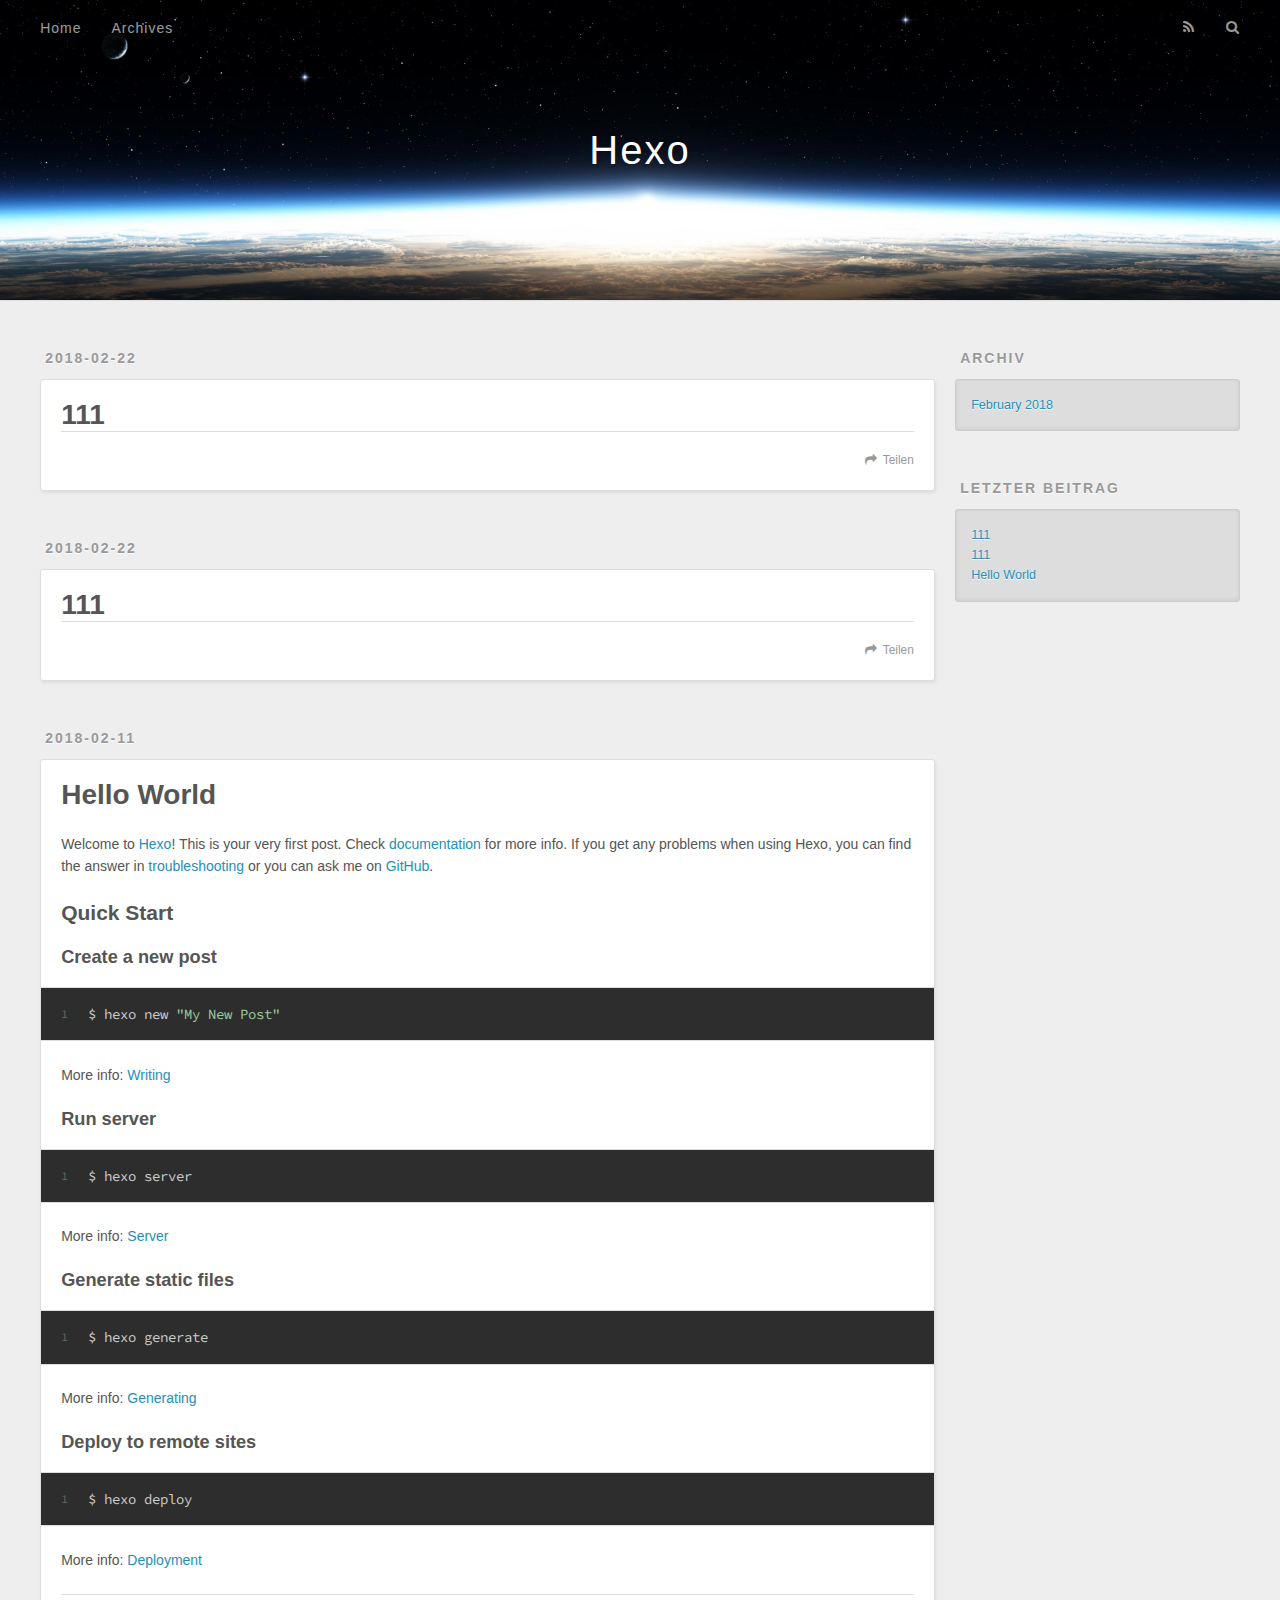
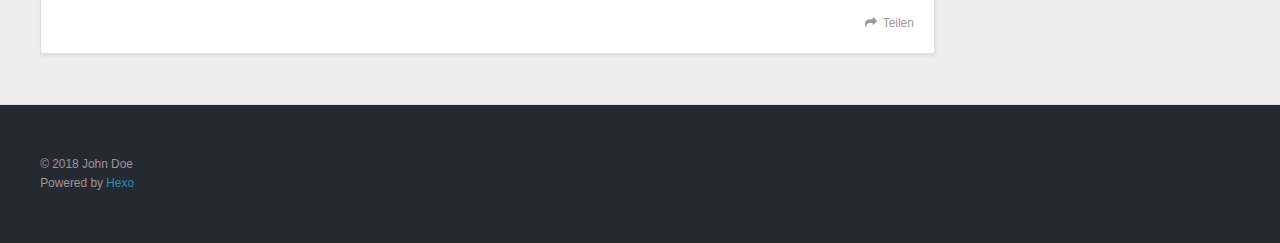
==== index.html @ d6760132 "Site updated: 2018-02-22 21:15:25" ====
<!DOCTYPE html>
<html>
<head>
  <meta charset="utf-8">
  

  
  <title>Hexo</title>
  <meta name="viewport" content="width=device-width, initial-scale=1, maximum-scale=1">
  <meta property="og:type" content="website">
<meta property="og:title" content="Hexo">
<meta property="og:url" content="http://yoursite.com/index.html">
<meta property="og:site_name" content="Hexo">
<meta name="twitter:card" content="summary">
<meta name="twitter:title" content="Hexo">
  
    <link rel="alternate" href="/atom.xml" title="Hexo" type="application/atom+xml">
  
  
    <link rel="icon" href="/favicon.png">
  
  
    <link href="//fonts.googleapis.com/css?family=Source+Code+Pro" rel="stylesheet" type="text/css">
  
  <link rel="stylesheet" href="/css/style.css">
</head>

<body>
  <div id="container">
    <div id="wrap">
      <header id="header">
  <div id="banner"></div>
  <div id="header-outer" class="outer">
    <div id="header-title" class="inner">
      <h1 id="logo-wrap">
        <a href="/" id="logo">Hexo</a>
      </h1>
      
    </div>
    <div id="header-inner" class="inner">
      <nav id="main-nav">
        <a id="main-nav-toggle" class="nav-icon"></a>
        
          <a class="main-nav-link" href="/">Home</a>
        
          <a class="main-nav-link" href="/archives">Archives</a>
        
      </nav>
      <nav id="sub-nav">
        
          <a id="nav-rss-link" class="nav-icon" href="/atom.xml" title="RSS Feed"></a>
        
        <a id="nav-search-btn" class="nav-icon" title="Suche"></a>
      </nav>
      <div id="search-form-wrap">
        <form action="//google.com/search" method="get" accept-charset="UTF-8" class="search-form"><input type="search" name="q" class="search-form-input" placeholder="Search"><button type="submit" class="search-form-submit">&#xF002;</button><input type="hidden" name="sitesearch" value="http://yoursite.com"></form>
      </div>
    </div>
  </div>
</header>
      <div class="outer">
        <section id="main">
  
    <article id="post-111-1" class="article article-type-post" itemscope itemprop="blogPost">
  <div class="article-meta">
    <a href="/2018/02/22/111-1/" class="article-date">
  <time datetime="2018-02-22T12:54:52.000Z" itemprop="datePublished">2018-02-22</time>
</a>
    
  </div>
  <div class="article-inner">
    
    
      <header class="article-header">
        
  
    <h1 itemprop="name">
      <a class="article-title" href="/2018/02/22/111-1/">111</a>
    </h1>
  

      </header>
    
    <div class="article-entry" itemprop="articleBody">
      
        
      
    </div>
    <footer class="article-footer">
      <a data-url="http://yoursite.com/2018/02/22/111-1/" data-id="cjdyit569000020mw9f7wuu8g" class="article-share-link">Teilen</a>
      
      
    </footer>
  </div>
  
</article>


  
    <article id="post-111" class="article article-type-post" itemscope itemprop="blogPost">
  <div class="article-meta">
    <a href="/2018/02/22/111/" class="article-date">
  <time datetime="2018-02-22T12:54:45.000Z" itemprop="datePublished">2018-02-22</time>
</a>
    
  </div>
  <div class="article-inner">
    
    
      <header class="article-header">
        
  
    <h1 itemprop="name">
      <a class="article-title" href="/2018/02/22/111/">111</a>
    </h1>
  

      </header>
    
    <div class="article-entry" itemprop="articleBody">
      
        
      
    </div>
    <footer class="article-footer">
      <a data-url="http://yoursite.com/2018/02/22/111/" data-id="cjdyit56h000220mw3ut9lv9g" class="article-share-link">Teilen</a>
      
      
    </footer>
  </div>
  
</article>


  
    <article id="post-hello-world" class="article article-type-post" itemscope itemprop="blogPost">
  <div class="article-meta">
    <a href="/2018/02/11/hello-world/" class="article-date">
  <time datetime="2018-02-11T06:59:52.705Z" itemprop="datePublished">2018-02-11</time>
</a>
    
  </div>
  <div class="article-inner">
    
    
      <header class="article-header">
        
  
    <h1 itemprop="name">
      <a class="article-title" href="/2018/02/11/hello-world/">Hello World</a>
    </h1>
  

      </header>
    
    <div class="article-entry" itemprop="articleBody">
      
        <p>Welcome to <a href="https://hexo.io/" target="_blank" rel="noopener">Hexo</a>! This is your very first post. Check <a href="https://hexo.io/docs/" target="_blank" rel="noopener">documentation</a> for more info. If you get any problems when using Hexo, you can find the answer in <a href="https://hexo.io/docs/troubleshooting.html" target="_blank" rel="noopener">troubleshooting</a> or you can ask me on <a href="https://github.com/hexojs/hexo/issues" target="_blank" rel="noopener">GitHub</a>.</p>
<h2 id="Quick-Start"><a href="#Quick-Start" class="headerlink" title="Quick Start"></a>Quick Start</h2><h3 id="Create-a-new-post"><a href="#Create-a-new-post" class="headerlink" title="Create a new post"></a>Create a new post</h3><figure class="highlight bash"><table><tr><td class="gutter"><pre><span class="line">1</span><br></pre></td><td class="code"><pre><span class="line">$ hexo new <span class="string">"My New Post"</span></span><br></pre></td></tr></table></figure>
<p>More info: <a href="https://hexo.io/docs/writing.html" target="_blank" rel="noopener">Writing</a></p>
<h3 id="Run-server"><a href="#Run-server" class="headerlink" title="Run server"></a>Run server</h3><figure class="highlight bash"><table><tr><td class="gutter"><pre><span class="line">1</span><br></pre></td><td class="code"><pre><span class="line">$ hexo server</span><br></pre></td></tr></table></figure>
<p>More info: <a href="https://hexo.io/docs/server.html" target="_blank" rel="noopener">Server</a></p>
<h3 id="Generate-static-files"><a href="#Generate-static-files" class="headerlink" title="Generate static files"></a>Generate static files</h3><figure class="highlight bash"><table><tr><td class="gutter"><pre><span class="line">1</span><br></pre></td><td class="code"><pre><span class="line">$ hexo generate</span><br></pre></td></tr></table></figure>
<p>More info: <a href="https://hexo.io/docs/generating.html" target="_blank" rel="noopener">Generating</a></p>
<h3 id="Deploy-to-remote-sites"><a href="#Deploy-to-remote-sites" class="headerlink" title="Deploy to remote sites"></a>Deploy to remote sites</h3><figure class="highlight bash"><table><tr><td class="gutter"><pre><span class="line">1</span><br></pre></td><td class="code"><pre><span class="line">$ hexo deploy</span><br></pre></td></tr></table></figure>
<p>More info: <a href="https://hexo.io/docs/deployment.html" target="_blank" rel="noopener">Deployment</a></p>

      
    </div>
    <footer class="article-footer">
      <a data-url="http://yoursite.com/2018/02/11/hello-world/" data-id="cjdyit56e000120mwbgdbqknf" class="article-share-link">Teilen</a>
      
      
    </footer>
  </div>
  
</article>


  


</section>
        
          <aside id="sidebar">
  
    

  
    

  
    
  
    
  <div class="widget-wrap">
    <h3 class="widget-title">Archiv</h3>
    <div class="widget">
      <ul class="archive-list"><li class="archive-list-item"><a class="archive-list-link" href="/archives/2018/02/">February 2018</a></li></ul>
    </div>
  </div>


  
    
  <div class="widget-wrap">
    <h3 class="widget-title">letzter Beitrag</h3>
    <div class="widget">
      <ul>
        
          <li>
            <a href="/2018/02/22/111-1/">111</a>
          </li>
        
          <li>
            <a href="/2018/02/22/111/">111</a>
          </li>
        
          <li>
            <a href="/2018/02/11/hello-world/">Hello World</a>
          </li>
        
      </ul>
    </div>
  </div>

  
</aside>
        
      </div>
      <footer id="footer">
  
  <div class="outer">
    <div id="footer-info" class="inner">
      &copy; 2018 John Doe<br>
      Powered by <a href="http://hexo.io/" target="_blank">Hexo</a>
    </div>
  </div>
</footer>
    </div>
    <nav id="mobile-nav">
  
    <a href="/" class="mobile-nav-link">Home</a>
  
    <a href="/archives" class="mobile-nav-link">Archives</a>
  
</nav>
    

<script src="//ajax.googleapis.com/ajax/libs/jquery/2.0.3/jquery.min.js"></script>


  <link rel="stylesheet" href="/fancybox/jquery.fancybox.css">
  <script src="/fancybox/jquery.fancybox.pack.js"></script>


<script src="/js/script.js"></script>



  </div>
</body>
</html>
---- css/style.css ----
body {
  width: 100%;
}
body:before,
body:after {
  content: "";
  display: table;
}
body:after {
  clear: both;
}
html,
body,
div,
span,
applet,
object,
iframe,
h1,
h2,
h3,
h4,
h5,
h6,
p,
blockquote,
pre,
a,
abbr,
acronym,
address,
big,
cite,
code,
del,
dfn,
em,
img,
ins,
kbd,
q,
s,
samp,
small,
strike,
strong,
sub,
sup,
tt,
var,
dl,
dt,
dd,
ol,
ul,
li,
fieldset,
form,
label,
legend,
table,
caption,
tbody,
tfoot,
thead,
tr,
th,
td {
  margin: 0;
  padding: 0;
  border: 0;
  outline: 0;
  font-weight: inherit;
  font-style: inherit;
  font-family: inherit;
  font-size: 100%;
  vertical-align: baseline;
}
body {
  line-height: 1;
  color: #000;
  background: #fff;
}
ol,
ul {
  list-style: none;
}
table {
  border-collapse: separate;
  border-spacing: 0;
  vertical-align: middle;
}
caption,
th,
td {
  text-align: left;
  font-weight: normal;
  vertical-align: middle;
}
a img {
  border: none;
}
input,
button {
  margin: 0;
  padding: 0;
}
input::-moz-focus-inner,
button::-moz-focus-inner {
  border: 0;
  padding: 0;
}
@font-face {
  font-family: FontAwesome;
  font-style: normal;
  font-weight: normal;
  src: url("fonts/fontawesome-webfont.eot?v=#4.0.3");
  src: url("fonts/fontawesome-webfont.eot?#iefix&v=#4.0.3") format("embedded-opentype"), url("fonts/fontawesome-webfont.woff?v=#4.0.3") format("woff"), url("fonts/fontawesome-webfont.ttf?v=#4.0.3") format("truetype"), url("fonts/fontawesome-webfont.svg#fontawesomeregular?v=#4.0.3") format("svg");
}
html,
body,
#container {
  height: 100%;
}
body {
  background: #eee;
  font: 14px -apple-system, BlinkMacSystemFont, "Segoe UI", "Roboto", "Oxygen", "Ubuntu", "Cantarell", "Fira Sans", "Droid Sans", "Helvetica Neue", sans-serif;
  -webkit-text-size-adjust: 100%;
}
.outer {
  max-width: 1220px;
  margin: 0 auto;
  padding: 0 20px;
}
.outer:before,
.outer:after {
  content: "";
  display: table;
}
.outer:after {
  clear: both;
}
.inner {
  display: inline;
  float: left;
  width: 98.33333333333333%;
  margin: 0 0.833333333333333%;
}
.left,
.alignleft {
  float: left;
}
.right,
.alignright {
  float: right;
}
.clear {
  clear: both;
}
#container {
  position: relative;
}
.mobile-nav-on {
  overflow: hidden;
}
#wrap {
  height: 100%;
  width: 100%;
  position: absolute;
  top: 0;
  left: 0;
  -webkit-transition: 0.2s ease-out;
  -moz-transition: 0.2s ease-out;
  -ms-transition: 0.2s ease-out;
  transition: 0.2s ease-out;
  z-index: 1;
  background: #eee;
}
.mobile-nav-on #wrap {
  left: 280px;
}
@media screen and (min-width: 768px) {
  #main {
    display: inline;
    float: left;
    width: 73.33333333333333%;
    margin: 0 0.833333333333333%;
  }
}
.article-date,
.article-category-link,
.archive-year,
.widget-title {
  text-decoration: none;
  text-transform: uppercase;
  letter-spacing: 2px;
  color: #999;
  margin-bottom: 1em;
  margin-left: 5px;
  line-height: 1em;
  text-shadow: 0 1px #fff;
  font-weight: bold;
}
.article-inner,
.archive-article-inner {
  background: #fff;
  -webkit-box-shadow: 1px 2px 3px #ddd;
  box-shadow: 1px 2px 3px #ddd;
  border: 1px solid #ddd;
  border-radius: 3px;
}
.article-entry h1,
.widget h1 {
  font-size: 2em;
}
.article-entry h2,
.widget h2 {
  font-size: 1.5em;
}
.article-entry h3,
.widget h3 {
  font-size: 1.3em;
}
.article-entry h4,
.widget h4 {
  font-size: 1.2em;
}
.article-entry h5,
.widget h5 {
  font-size: 1em;
}
.article-entry h6,
.widget h6 {
  font-size: 1em;
  color: #999;
}
.article-entry hr,
.widget hr {
  border: 1px dashed #ddd;
}
.article-entry strong,
.widget strong {
  font-weight: bold;
}
.article-entry em,
.widget em,
.article-entry cite,
.widget cite {
  font-style: italic;
}
.article-entry sup,
.widget sup,
.article-entry sub,
.widget sub {
  font-size: 0.75em;
  line-height: 0;
  position: relative;
  vertical-align: baseline;
}
.article-entry sup,
.widget sup {
  top: -0.5em;
}
.article-entry sub,
.widget sub {
  bottom: -0.2em;
}
.article-entry small,
.widget small {
  font-size: 0.85em;
}
.article-entry acronym,
.widget acronym,
.article-entry abbr,
.widget abbr {
  border-bottom: 1px dotted;
}
.article-entry ul,
.widget ul,
.article-entry ol,
.widget ol,
.article-entry dl,
.widget dl {
  margin: 0 20px;
  line-height: 1.6em;
}
.article-entry ul ul,
.widget ul ul,
.article-entry ol ul,
.widget ol ul,
.article-entry ul ol,
.widget ul ol,
.article-entry ol ol,
.widget ol ol {
  margin-top: 0;
  margin-bottom: 0;
}
.article-entry ul,
.widget ul {
  list-style: disc;
}
.article-entry ol,
.widget ol {
  list-style: decimal;
}
.article-entry dt,
.widget dt {
  font-weight: bold;
}
#header {
  height: 300px;
  position: relative;
  border-bottom: 1px solid #ddd;
}
#header:before,
#header:after {
  content: "";
  position: absolute;
  left: 0;
  right: 0;
  height: 40px;
}
#header:before {
  top: 0;
  background: -webkit-linear-gradient(rgba(0,0,0,0.2), transparent);
  background: -moz-linear-gradient(rgba(0,0,0,0.2), transparent);
  background: -ms-linear-gradient(rgba(0,0,0,0.2), transparent);
  background: linear-gradient(rgba(0,0,0,0.2), transparent);
}
#header:after {
  bottom: 0;
  background: -webkit-linear-gradient(transparent, rgba(0,0,0,0.2));
  background: -moz-linear-gradient(transparent, rgba(0,0,0,0.2));
  background: -ms-linear-gradient(transparent, rgba(0,0,0,0.2));
  background: linear-gradient(transparent, rgba(0,0,0,0.2));
}
#header-outer {
  height: 100%;
  position: relative;
}
#header-inner {
  position: relative;
  overflow: hidden;
}
#banner {
  position: absolute;
  top: 0;
  left: 0;
  width: 100%;
  height: 100%;
  background: url("images/banner.jpg") center #000;
  -webkit-background-size: cover;
  -moz-background-size: cover;
  background-size: cover;
  z-index: -1;
}
#header-title {
  text-align: center;
  height: 40px;
  position: absolute;
  top: 50%;
  left: 0;
  margin-top: -20px;
}
#logo,
#subtitle {
  text-decoration: none;
  color: #fff;
  font-weight: 300;
  text-shadow: 0 1px 4px rgba(0,0,0,0.3);
}
#logo {
  font-size: 40px;
  line-height: 40px;
  letter-spacing: 2px;
}
#subtitle {
  font-size: 16px;
  line-height: 16px;
  letter-spacing: 1px;
}
#subtitle-wrap {
  margin-top: 16px;
}
#main-nav {
  float: left;
  margin-left: -15px;
}
.nav-icon,
.main-nav-link {
  float: left;
  color: #fff;
  opacity: 0.6;
  text-decoration: none;
  text-shadow: 0 1px rgba(0,0,0,0.2);
  -webkit-transition: opacity 0.2s;
  -moz-transition: opacity 0.2s;
  -ms-transition: opacity 0.2s;
  transition: opacity 0.2s;
  display: block;
  padding: 20px 15px;
}
.nav-icon:hover,
.main-nav-link:hover {
  opacity: 1;
}
.nav-icon {
  font-family: FontAwesome;
  text-align: center;
  font-size: 14px;
  width: 14px;
  height: 14px;
  padding: 20px 15px;
  position: relative;
  cursor: pointer;
}
.main-nav-link {
  font-weight: 300;
  letter-spacing: 1px;
}
@media screen and (max-width: 479px) {
  .main-nav-link {
    display: none;
  }
}
#main-nav-toggle {
  display: none;
}
#main-nav-toggle:before {
  content: "\f0c9";
}
@media screen and (max-width: 479px) {
  #main-nav-toggle {
    display: block;
  }
}
#sub-nav {
  float: right;
  margin-right: -15px;
}
#nav-rss-link:before {
  content: "\f09e";
}
#nav-search-btn:before {
  content: "\f002";
}
#search-form-wrap {
  position: absolute;
  top: 15px;
  width: 150px;
  height: 30px;
  right: -150px;
  opacity: 0;
  -webkit-transition: 0.2s ease-out;
  -moz-transition: 0.2s ease-out;
  -ms-transition: 0.2s ease-out;
  transition: 0.2s ease-out;
}
#search-form-wrap.on {
  opacity: 1;
  right: 0;
}
@media screen and (max-width: 479px) {
  #search-form-wrap {
    width: 100%;
    right: -100%;
  }
}
.search-form {
  position: absolute;
  top: 0;
  left: 0;
  right: 0;
  background: #fff;
  padding: 5px 15px;
  border-radius: 15px;
  -webkit-box-shadow: 0 0 10px rgba(0,0,0,0.3);
  box-shadow: 0 0 10px rgba(0,0,0,0.3);
}
.search-form-input {
  border: none;
  background: none;
  color: #555;
  width: 100%;
  font: 13px -apple-system, BlinkMacSystemFont, "Segoe UI", "Roboto", "Oxygen", "Ubuntu", "Cantarell", "Fira Sans", "Droid Sans", "Helvetica Neue", sans-serif;
  outline: none;
}
.search-form-input::-webkit-search-results-decoration,
.search-form-input::-webkit-search-cancel-button {
  -webkit-appearance: none;
}
.search-form-submit {
  position: absolute;
  top: 50%;
  right: 10px;
  margin-top: -7px;
  font: 13px FontAwesome;
  border: none;
  background: none;
  color: #bbb;
  cursor: pointer;
}
.search-form-submit:hover,
.search-form-submit:focus {
  color: #777;
}
.article {
  margin: 50px 0;
}
.article-inner {
  overflow: hidden;
}
.article-meta:before,
.article-meta:after {
  content: "";
  display: table;
}
.article-meta:after {
  clear: both;
}
.article-date {
  float: left;
}
.article-category {
  float: left;
  line-height: 1em;
  color: #ccc;
  text-shadow: 0 1px #fff;
  margin-left: 8px;
}
.article-category:before {
  content: "\2022";
}
.article-category-link {
  margin: 0 12px 1em;
}
.article-header {
  padding: 20px 20px 0;
}
.article-title {
  text-decoration: none;
  font-size: 2em;
  font-weight: bold;
  color: #555;
  line-height: 1.1em;
  -webkit-transition: color 0.2s;
  -moz-transition: color 0.2s;
  -ms-transition: color 0.2s;
  transition: color 0.2s;
}
a.article-title:hover {
  color: #258fb8;
}
.article-entry {
  color: #555;
  padding: 0 20px;
}
.article-entry:before,
.article-entry:after {
  content: "";
  display: table;
}
.article-entry:after {
  clear: both;
}
.article-entry p,
.article-entry table {
  line-height: 1.6em;
  margin: 1.6em 0;
}
.article-entry h1,
.article-entry h2,
.article-entry h3,
.article-entry h4,
.article-entry h5,
.article-entry h6 {
  font-weight: bold;
}
.article-entry h1,
.article-entry h2,
.article-entry h3,
.article-entry h4,
.article-entry h5,
.article-entry h6 {
  line-height: 1.1em;
  margin: 1.1em 0;
}
.article-entry a {
  color: #258fb8;
  text-decoration: none;
}
.article-entry a:hover {
  text-decoration: underline;
}
.article-entry ul,
.article-entry ol,
.article-entry dl {
  margin-top: 1.6em;
  margin-bottom: 1.6em;
}
.article-entry img,
.article-entry video {
  max-width: 100%;
  height: auto;
  display: block;
  margin: auto;
}
.article-entry iframe {
  border: none;
}
.article-entry table {
  width: 100%;
  border-collapse: collapse;
  border-spacing: 0;
}
.article-entry th {
  font-weight: bold;
  border-bottom: 3px solid #ddd;
  padding-bottom: 0.5em;
}
.article-entry td {
  border-bottom: 1px solid #ddd;
  padding: 10px 0;
}
.article-entry blockquote {
  font-family: Georgia, "Times New Roman", serif;
  font-size: 1.4em;
  margin: 1.6em 20px;
  text-align: center;
}
.article-entry blockquote footer {
  font-size: 14px;
  margin: 1.6em 0;
  font-family: -apple-system, BlinkMacSystemFont, "Segoe UI", "Roboto", "Oxygen", "Ubuntu", "Cantarell", "Fira Sans", "Droid Sans", "Helvetica Neue", sans-serif;
}
.article-entry blockquote footer cite:before {
  content: "—";
  padding: 0 0.5em;
}
.article-entry .pullquote {
  text-align: left;
  width: 45%;
  margin: 0;
}
.article-entry .pullquote.left {
  margin-left: 0.5em;
  margin-right: 1em;
}
.article-entry .pullquote.right {
  margin-right: 0.5em;
  margin-left: 1em;
}
.article-entry .caption {
  color: #999;
  display: block;
  font-size: 0.9em;
  margin-top: 0.5em;
  position: relative;
  text-align: center;
}
.article-entry .video-container {
  position: relative;
  padding-top: 56.25%;
  height: 0;
  overflow: hidden;
}
.article-entry .video-container iframe,
.article-entry .video-container object,
.article-entry .video-container embed {
  position: absolute;
  top: 0;
  left: 0;
  width: 100%;
  height: 100%;
  margin-top: 0;
}
.article-more-link a {
  display: inline-block;
  line-height: 1em;
  padding: 6px 15px;
  border-radius: 15px;
  background: #eee;
  color: #999;
  text-shadow: 0 1px #fff;
  text-decoration: none;
}
.article-more-link a:hover {
  background: #258fb8;
  color: #fff;
  text-decoration: none;
  text-shadow: 0 1px #1e7293;
}
.article-footer {
  font-size: 0.85em;
  line-height: 1.6em;
  border-top: 1px solid #ddd;
  padding-top: 1.6em;
  margin: 0 20px 20px;
}
.article-footer:before,
.article-footer:after {
  content: "";
  display: table;
}
.article-footer:after {
  clear: both;
}
.article-footer a {
  color: #999;
  text-decoration: none;
}
.article-footer a:hover {
  color: #555;
}
.article-tag-list-item {
  float: left;
  margin-right: 10px;
}
.article-tag-list-link:before {
  content: "#";
}
.article-comment-link {
  float: right;
}
.article-comment-link:before {
  content: "\f075";
  font-family: FontAwesome;
  padding-right: 8px;
}
.article-share-link {
  cursor: pointer;
  float: right;
  margin-left: 20px;
}
.article-share-link:before {
  content: "\f064";
  font-family: FontAwesome;
  padding-right: 6px;
}
#article-nav {
  position: relative;
}
#article-nav:before,
#article-nav:after {
  content: "";
  display: table;
}
#article-nav:after {
  clear: both;
}
@media screen and (min-width: 768px) {
  #article-nav {
    margin: 50px 0;
  }
  #article-nav:before {
    width: 8px;
    height: 8px;
    position: absolute;
    top: 50%;
    left: 50%;
    margin-top: -4px;
    margin-left: -4px;
    content: "";
    border-radius: 50%;
    background: #ddd;
    -webkit-box-shadow: 0 1px 2px #fff;
    box-shadow: 0 1px 2px #fff;
  }
}
.article-nav-link-wrap {
  text-decoration: none;
  text-shadow: 0 1px #fff;
  color: #999;
  -webkit-box-sizing: border-box;
  -moz-box-sizing: border-box;
  box-sizing: border-box;
  margin-top: 50px;
  text-align: center;
  display: block;
}
.article-nav-link-wrap:hover {
  color: #555;
}
@media screen and (min-width: 768px) {
  .article-nav-link-wrap {
    width: 50%;
    margin-top: 0;
  }
}
@media screen and (min-width: 768px) {
  #article-nav-newer {
    float: left;
    text-align: right;
    padding-right: 20px;
  }
}
@media screen and (min-width: 768px) {
  #article-nav-older {
    float: right;
    text-align: left;
    padding-left: 20px;
  }
}
.article-nav-caption {
  text-transform: uppercase;
  letter-spacing: 2px;
  color: #ddd;
  line-height: 1em;
  font-weight: bold;
}
#article-nav-newer .article-nav-caption {
  margin-right: -2px;
}
.article-nav-title {
  font-size: 0.85em;
  line-height: 1.6em;
  margin-top: 0.5em;
}
.article-share-box {
  position: absolute;
  display: none;
  background: #fff;
  -webkit-box-shadow: 1px 2px 10px rgba(0,0,0,0.2);
  box-shadow: 1px 2px 10px rgba(0,0,0,0.2);
  border-radius: 3px;
  margin-left: -145px;
  overflow: hidden;
  z-index: 1;
}
.article-share-box.on {
  display: block;
}
.article-share-input {
  width: 100%;
  background: none;
  -webkit-box-sizing: border-box;
  -moz-box-sizing: border-box;
  box-sizing: border-box;
  font: 14px -apple-system, BlinkMacSystemFont, "Segoe UI", "Roboto", "Oxygen", "Ubuntu", "Cantarell", "Fira Sans", "Droid Sans", "Helvetica Neue", sans-serif;
  padding: 0 15px;
  color: #555;
  outline: none;
  border: 1px solid #ddd;
  border-radius: 3px 3px 0 0;
  height: 36px;
  line-height: 36px;
}
.article-share-links {
  background: #eee;
}
.article-share-links:before,
.article-share-links:after {
  content: "";
  display: table;
}
.article-share-links:after {
  clear: both;
}
.article-share-twitter,
.article-share-facebook,
.article-share-pinterest,
.article-share-google {
  width: 50px;
  height: 36px;
  display: block;
  float: left;
  position: relative;
  color: #999;
  text-shadow: 0 1px #fff;
}
.article-share-twitter:before,
.article-share-facebook:before,
.article-share-pinterest:before,
.article-share-google:before {
  font-size: 20px;
  font-family: FontAwesome;
  width: 20px;
  height: 20px;
  position: absolute;
  top: 50%;
  left: 50%;
  margin-top: -10px;
  margin-left: -10px;
  text-align: center;
}
.article-share-twitter:hover,
.article-share-facebook:hover,
.article-share-pinterest:hover,
.article-share-google:hover {
  color: #fff;
}
.article-share-twitter:before {
  content: "\f099";
}
.article-share-twitter:hover {
  background: #00aced;
  text-shadow: 0 1px #008abe;
}
.article-share-facebook:before {
  content: "\f09a";
}
.article-share-facebook:hover {
  background: #3b5998;
  text-shadow: 0 1px #2f477a;
}
.article-share-pinterest:before {
  content: "\f0d2";
}
.article-share-pinterest:hover {
  background: #cb2027;
  text-shadow: 0 1px #a21a1f;
}
.article-share-google:before {
  content: "\f0d5";
}
.article-share-google:hover {
  background: #dd4b39;
  text-shadow: 0 1px #be3221;
}
.article-gallery {
  background: #000;
  position: relative;
}
.article-gallery-photos {
  position: relative;
  overflow: hidden;
}
.article-gallery-img {
  display: none;
  max-width: 100%;
}
.article-gallery-img:first-child {
  display: block;
}
.article-gallery-img.loaded {
  position: absolute;
  display: block;
}
.article-gallery-img img {
  display: block;
  max-width: 100%;
  margin: 0 auto;
}
#comments {
  background: #fff;
  -webkit-box-shadow: 1px 2px 3px #ddd;
  box-shadow: 1px 2px 3px #ddd;
  padding: 20px;
  border: 1px solid #ddd;
  border-radius: 3px;
  margin: 50px 0;
}
#comments a {
  color: #258fb8;
}
.archives-wrap {
  margin: 50px 0;
}
.archives:before,
.archives:after {
  content: "";
  display: table;
}
.archives:after {
  clear: both;
}
.archive-year-wrap {
  margin-bottom: 1em;
}
.archives {
  -webkit-column-gap: 10px;
  -moz-column-gap: 10px;
  column-gap: 10px;
}
@media screen and (min-width: 480px) and (max-width: 767px) {
  .archives {
    -webkit-column-count: 2;
    -moz-column-count: 2;
    column-count: 2;
  }
}
@media screen and (min-width: 768px) {
  .archives {
    -webkit-column-count: 3;
    -moz-column-count: 3;
    column-count: 3;
  }
}
.archive-article {
  -webkit-column-break-inside: avoid;
  page-break-inside: avoid;
  overflow: hidden;
  break-inside: avoid-column;
}
.archive-article-inner {
  padding: 10px;
  margin-bottom: 15px;
}
.archive-article-title {
  text-decoration: none;
  font-weight: bold;
  color: #555;
  -webkit-transition: color 0.2s;
  -moz-transition: color 0.2s;
  -ms-transition: color 0.2s;
  transition: color 0.2s;
  line-height: 1.6em;
}
.archive-article-title:hover {
  color: #258fb8;
}
.archive-article-footer {
  margin-top: 1em;
}
.archive-article-date {
  color: #999;
  text-decoration: none;
  font-size: 0.85em;
  line-height: 1em;
  margin-bottom: 0.5em;
  display: block;
}
#page-nav {
  margin: 50px auto;
  background: #fff;
  -webkit-box-shadow: 1px 2px 3px #ddd;
  box-shadow: 1px 2px 3px #ddd;
  border: 1px solid #ddd;
  border-radius: 3px;
  text-align: center;
  color: #999;
  overflow: hidden;
}
#page-nav:before,
#page-nav:after {
  content: "";
  display: table;
}
#page-nav:after {
  clear: both;
}
#page-nav a,
#page-nav span {
  padding: 10px 20px;
  line-height: 1;
  height: 2ex;
}
#page-nav a {
  color: #999;
  text-decoration: none;
}
#page-nav a:hover {
  background: #999;
  color: #fff;
}
#page-nav .prev {
  float: left;
}
#page-nav .next {
  float: right;
}
#page-nav .page-number {
  display: inline-block;
}
@media screen and (max-width: 479px) {
  #page-nav .page-number {
    display: none;
  }
}
#page-nav .current {
  color: #555;
  font-weight: bold;
}
#page-nav .space {
  color: #ddd;
}
#footer {
  background: #262a30;
  padding: 50px 0;
  border-top: 1px solid #ddd;
  color: #999;
}
#footer a {
  color: #258fb8;
  text-decoration: none;
}
#footer a:hover {
  text-decoration: underline;
}
#footer-info {
  line-height: 1.6em;
  font-size: 0.85em;
}
.article-entry pre,
.article-entry .highlight {
  background: #2d2d2d;
  margin: 0 -20px;
  padding: 15px 20px;
  border-style: solid;
  border-color: #ddd;
  border-width: 1px 0;
  overflow: auto;
  color: #ccc;
  line-height: 22.400000000000002px;
}
.article-entry .highlight .gutter pre,
.article-entry .gist .gist-file .gist-data .line-numbers {
  color: #666;
  font-size: 0.85em;
}
.article-entry pre,
.article-entry code {
  font-family: "Source Code Pro", Consolas, Monaco, Menlo, Consolas, monospace;
}
.article-entry code {
  background: #eee;
  text-shadow: 0 1px #fff;
  padding: 0 0.3em;
}
.article-entry pre code {
  background: none;
  text-shadow: none;
  padding: 0;
}
.article-entry .highlight pre {
  border: none;
  margin: 0;
  padding: 0;
}
.article-entry .highlight table {
  margin: 0;
  width: auto;
}
.article-entry .highlight td {
  border: none;
  padding: 0;
}
.article-entry .highlight figcaption {
  font-size: 0.85em;
  color: #999;
  line-height: 1em;
  margin-bottom: 1em;
}
.article-entry .highlight figcaption:before,
.article-entry .highlight figcaption:after {
  content: "";
  display: table;
}
.article-entry .highlight figcaption:after {
  clear: both;
}
.article-entry .highlight figcaption a {
  float: right;
}
.article-entry .highlight .gutter pre {
  text-align: right;
  padding-right: 20px;
}
.article-entry .highlight .line {
  height: 22.400000000000002px;
}
.article-entry .highlight .line.marked {
  background: #515151;
}
.article-entry .gist {
  margin: 0 -20px;
  border-style: solid;
  border-color: #ddd;
  border-width: 1px 0;
  background: #2d2d2d;
  padding: 15px 20px 15px 0;
}
.article-entry .gist .gist-file {
  border: none;
  font-family: "Source Code Pro", Consolas, Monaco, Menlo, Consolas, monospace;
  margin: 0;
}
.article-entry .gist .gist-file .gist-data {
  background: none;
  border: none;
}
.article-entry .gist .gist-file .gist-data .line-numbers {
  background: none;
  border: none;
  padding: 0 20px 0 0;
}
.article-entry .gist .gist-file .gist-data .line-data {
  padding: 0 !important;
}
.article-entry .gist .gist-file .highlight {
  margin: 0;
  padding: 0;
  border: none;
}
.article-entry .gist .gist-file .gist-meta {
  background: #2d2d2d;
  color: #999;
  font: 0.85em -apple-system, BlinkMacSystemFont, "Segoe UI", "Roboto", "Oxygen", "Ubuntu", "Cantarell", "Fira Sans", "Droid Sans", "Helvetica Neue", sans-serif;
  text-shadow: 0 0;
  padding: 0;
  margin-top: 1em;
  margin-left: 20px;
}
.article-entry .gist .gist-file .gist-meta a {
  color: #258fb8;
  font-weight: normal;
}
.article-entry .gist .gist-file .gist-meta a:hover {
  text-decoration: underline;
}
pre .comment,
pre .title {
  color: #999;
}
pre .variable,
pre .attribute,
pre .tag,
pre .regexp,
pre .ruby .constant,
pre .xml .tag .title,
pre .xml .pi,
pre .xml .doctype,
pre .html .doctype,
pre .css .id,
pre .css .class,
pre .css .pseudo {
  color: #f2777a;
}
pre .number,
pre .preprocessor,
pre .built_in,
pre .literal,
pre .params,
pre .constant {
  color: #f99157;
}
pre .class,
pre .ruby .class .title,
pre .css .rules .attribute {
  color: #9c9;
}
pre .string,
pre .value,
pre .inheritance,
pre .header,
pre .ruby .symbol,
pre .xml .cdata {
  color: #9c9;
}
pre .css .hexcolor {
  color: #6cc;
}
pre .function,
pre .python .decorator,
pre .python .title,
pre .ruby .function .title,
pre .ruby .title .keyword,
pre .perl .sub,
pre .javascript .title,
pre .coffeescript .title {
  color: #69c;
}
pre .keyword,
pre .javascript .function {
  color: #c9c;
}
@media screen and (max-width: 479px) {
  #mobile-nav {
    position: absolute;
    top: 0;
    left: 0;
    width: 280px;
    height: 100%;
    background: #191919;
    border-right: 1px solid #fff;
  }
}
@media screen and (max-width: 479px) {
  .mobile-nav-link {
    display: block;
    color: #999;
    text-decoration: none;
    padding: 15px 20px;
    font-weight: bold;
  }
  .mobile-nav-link:hover {
    color: #fff;
  }
}
@media screen and (min-width: 768px) {
  #sidebar {
    display: inline;
    float: left;
    width: 23.333333333333332%;
    margin: 0 0.833333333333333%;
  }
}
.widget-wrap {
  margin: 50px 0;
}
.widget {
  color: #777;
  text-shadow: 0 1px #fff;
  background: #ddd;
  -webkit-box-shadow: 0 -1px 4px #ccc inset;
  box-shadow: 0 -1px 4px #ccc inset;
  border: 1px solid #ccc;
  padding: 15px;
  border-radius: 3px;
}
.widget a {
  color: #258fb8;
  text-decoration: none;
}
.widget a:hover {
  text-decoration: underline;
}
.widget ul ul,
.widget ol ul,
.widget dl ul,
.widget ul ol,
.widget ol ol,
.widget dl ol,
.widget ul dl,
.widget ol dl,
.widget dl dl {
  margin-left: 15px;
  list-style: disc;
}
.widget {
  line-height: 1.6em;
  word-wrap: break-word;
  font-size: 0.9em;
}
.widget ul,
.widget ol {
  list-style: none;
  margin: 0;
}
.widget ul ul,
.widget ol ul,
.widget ul ol,
.widget ol ol {
  margin: 0 20px;
}
.widget ul ul,
.widget ol ul {
  list-style: disc;
}
.widget ul ol,
.widget ol ol {
  list-style: decimal;
}
.category-list-count,
.tag-list-count,
.archive-list-count {
  padding-left: 5px;
  color: #999;
  font-size: 0.85em;
}
.category-list-count:before,
.tag-list-count:before,
.archive-list-count:before {
  content: "(";
}
.category-list-count:after,
.tag-list-count:after,
.archive-list-count:after {
  content: ")";
}
.tagcloud a {
  margin-right: 5px;
  display: inline-block;
}
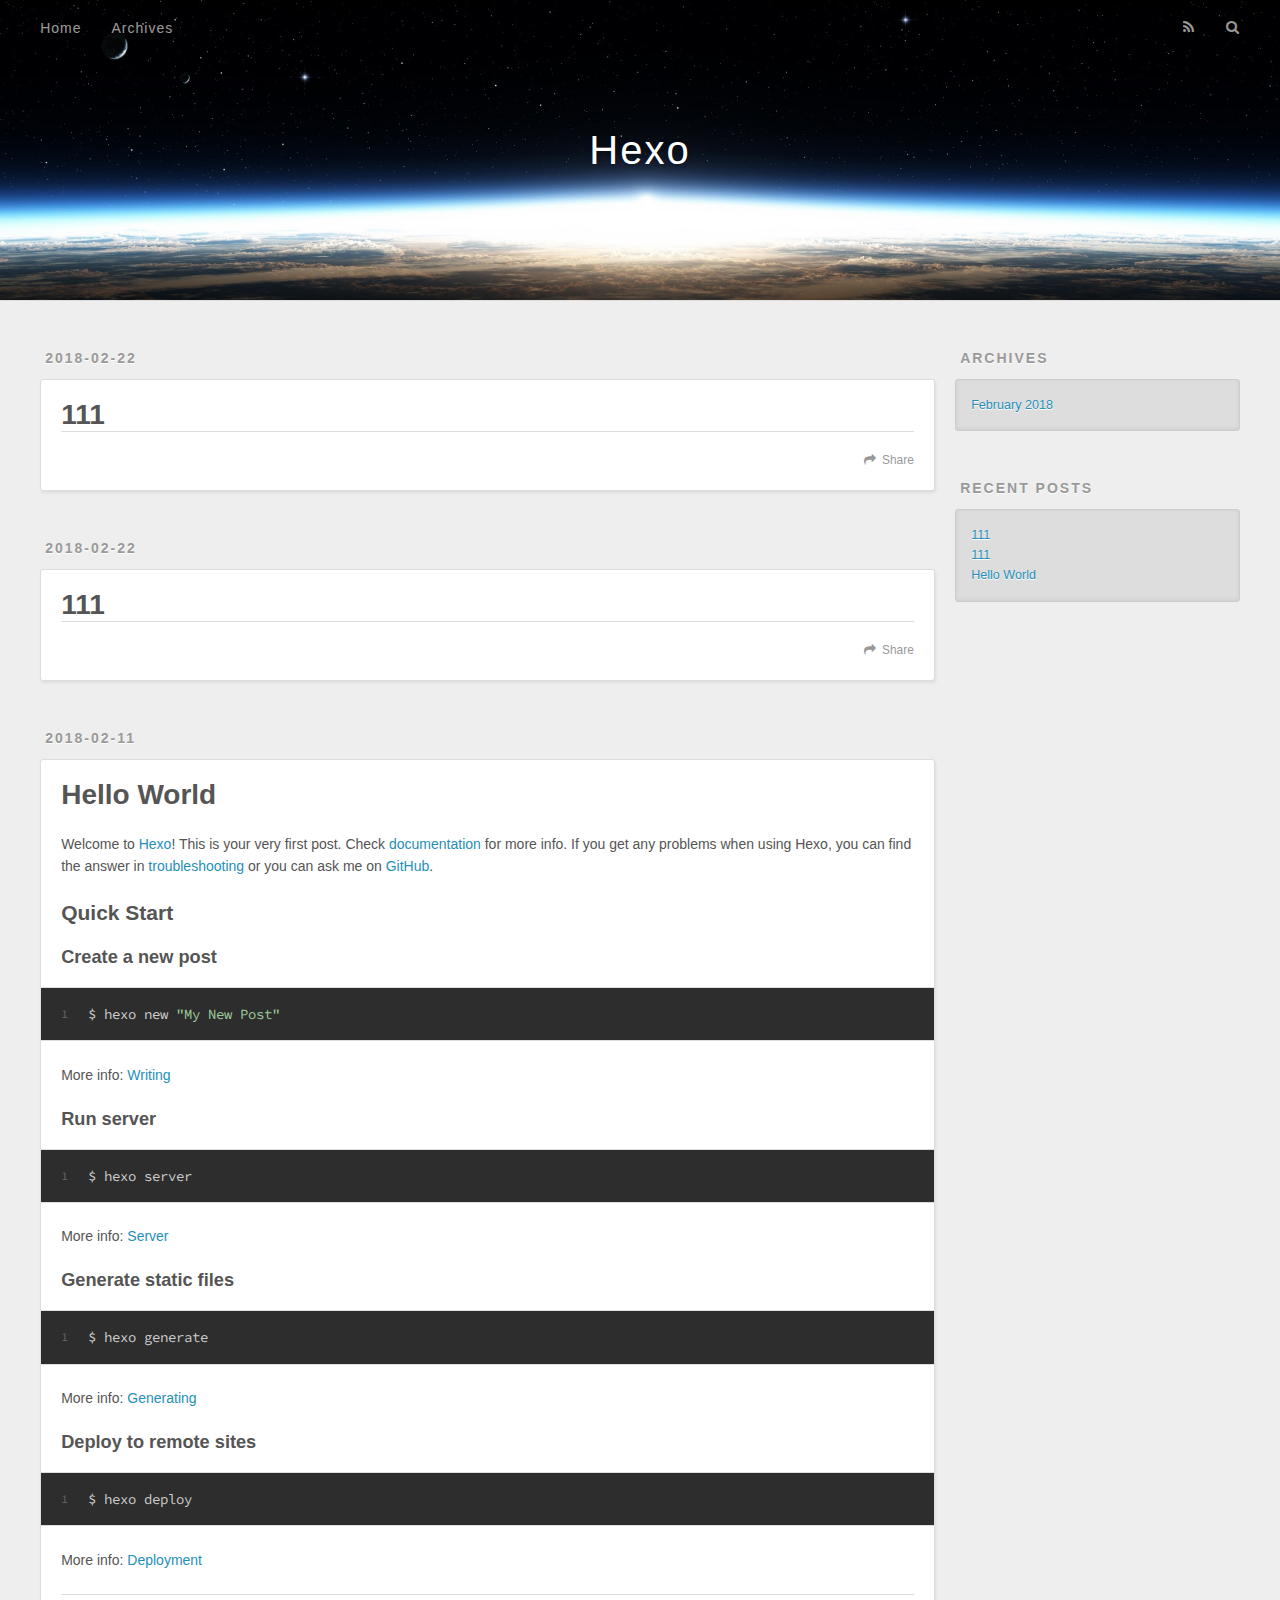
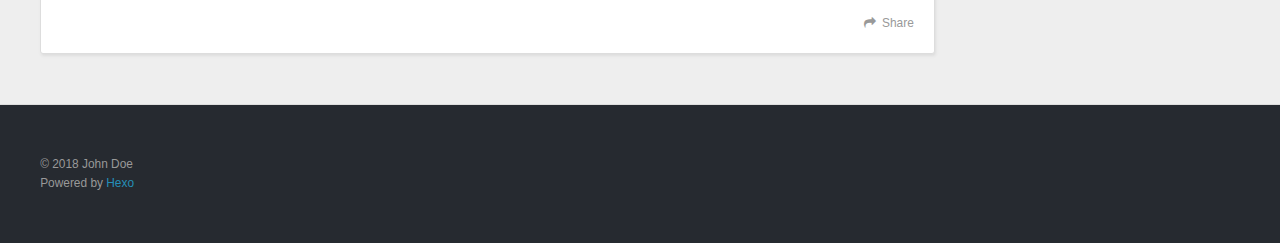
==== commit 2042c715: "Site updated: 2018-02-23 14:17:09" ====
--- a/index.html
+++ b/index.html
@@ -50,7 +50,7 @@
         
           <a id="nav-rss-link" class="nav-icon" href="/atom.xml" title="RSS Feed"></a>
         
-        <a id="nav-search-btn" class="nav-icon" title="Suche"></a>
+        <a id="nav-search-btn" class="nav-icon" title="Search"></a>
       </nav>
       <div id="search-form-wrap">
         <form action="//google.com/search" method="get" accept-charset="UTF-8" class="search-form"><input type="search" name="q" class="search-form-input" placeholder="Search"><button type="submit" class="search-form-submit">&#xF002;</button><input type="hidden" name="sitesearch" value="http://yoursite.com"></form>
@@ -87,7 +87,7 @@
       
     </div>
     <footer class="article-footer">
-      <a data-url="http://yoursite.com/2018/02/22/111-1/" data-id="cjdyit569000020mw9f7wuu8g" class="article-share-link">Teilen</a>
+      <a data-url="http://yoursite.com/2018/02/22/111-1/" data-id="cjdzjnn680002o8mwjyugslsa" class="article-share-link">Share</a>
       
       
     </footer>
@@ -123,7 +123,7 @@
       
     </div>
     <footer class="article-footer">
-      <a data-url="http://yoursite.com/2018/02/22/111/" data-id="cjdyit56h000220mw3ut9lv9g" class="article-share-link">Teilen</a>
+      <a data-url="http://yoursite.com/2018/02/22/111/" data-id="cjdzjnn660001o8mwo82tpzw4" class="article-share-link">Share</a>
       
       
     </footer>
@@ -168,7 +168,7 @@
       
     </div>
     <footer class="article-footer">
-      <a data-url="http://yoursite.com/2018/02/11/hello-world/" data-id="cjdyit56e000120mwbgdbqknf" class="article-share-link">Teilen</a>
+      <a data-url="http://yoursite.com/2018/02/11/hello-world/" data-id="cjdzjnn6a0003o8mwchiz3cbp" class="article-share-link">Share</a>
       
       
     </footer>
@@ -194,7 +194,7 @@
   
     
   <div class="widget-wrap">
-    <h3 class="widget-title">Archiv</h3>
+    <h3 class="widget-title">Archives</h3>
     <div class="widget">
       <ul class="archive-list"><li class="archive-list-item"><a class="archive-list-link" href="/archives/2018/02/">February 2018</a></li></ul>
     </div>
@@ -204,7 +204,7 @@
   
     
   <div class="widget-wrap">
-    <h3 class="widget-title">letzter Beitrag</h3>
+    <h3 class="widget-title">Recent Posts</h3>
     <div class="widget">
       <ul>
         
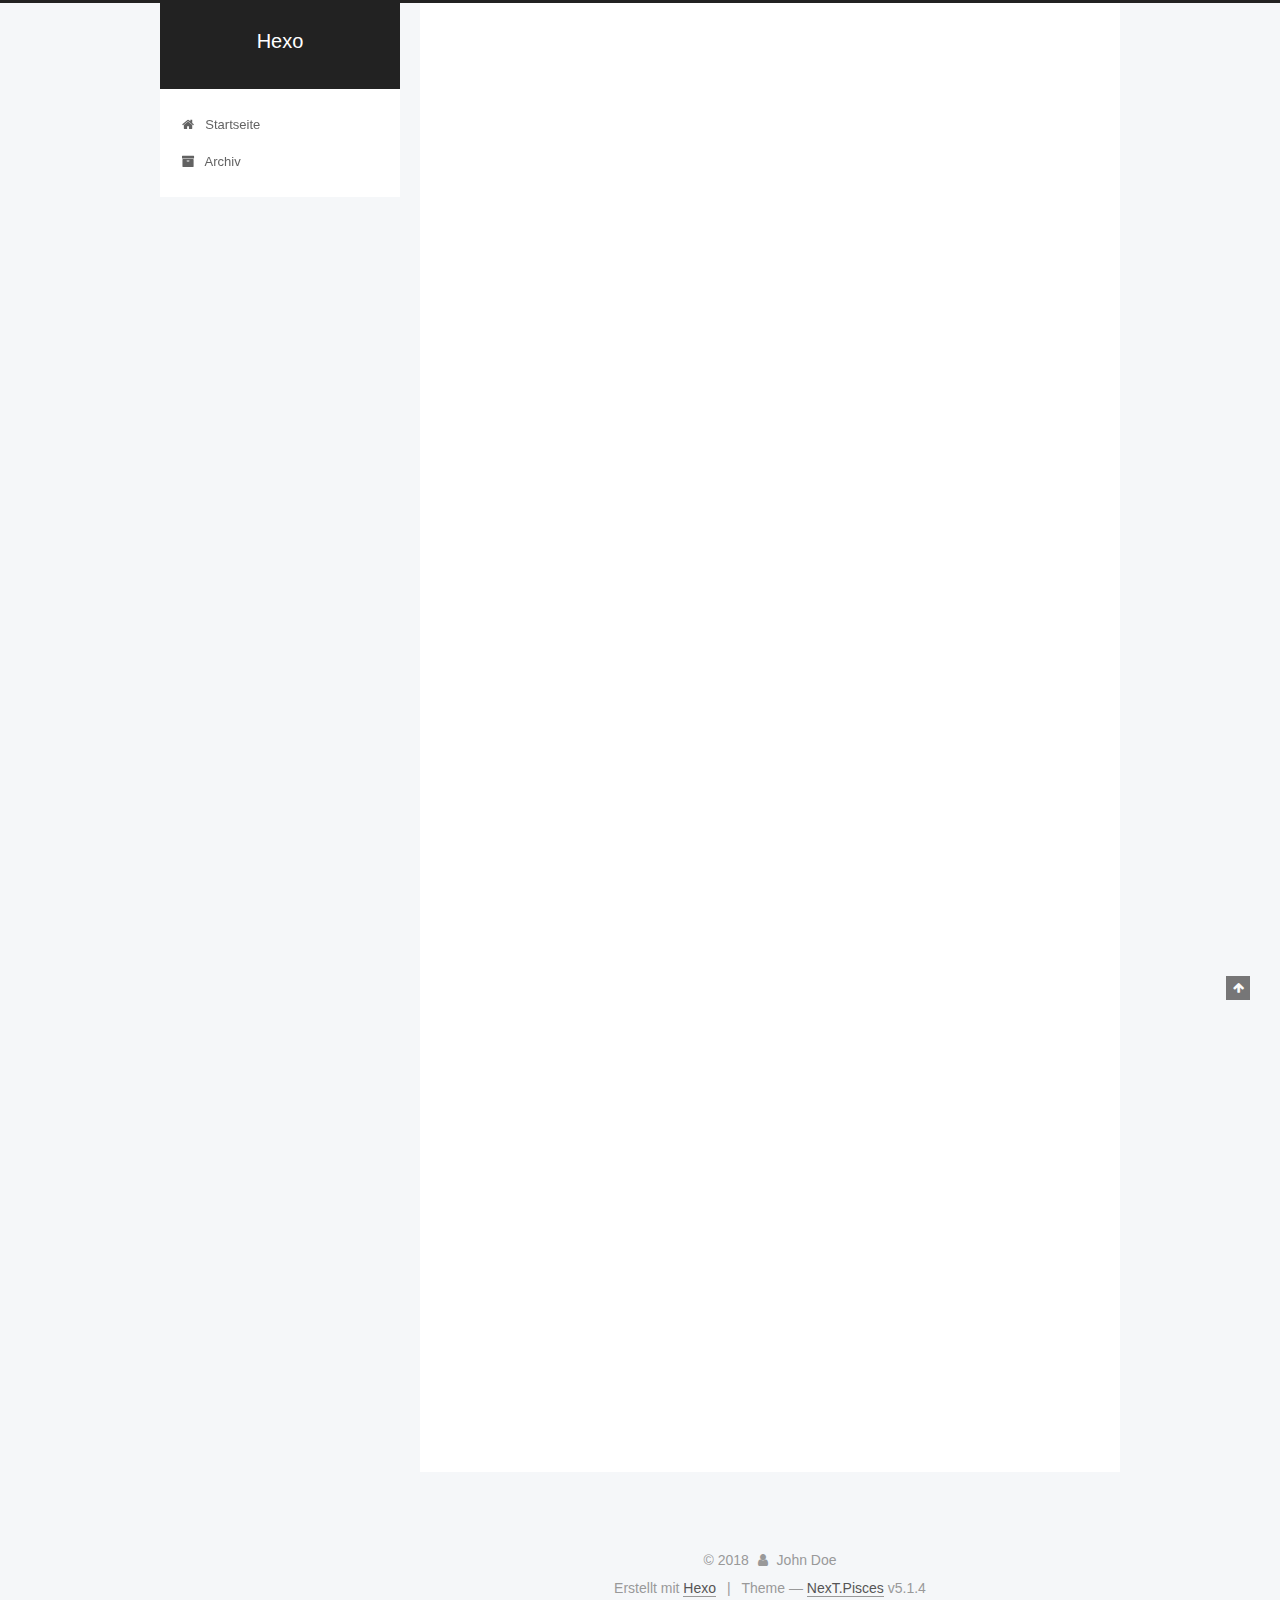
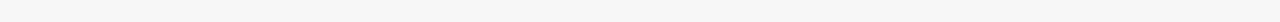
==== commit 554c0469: "Site updated: 2018-02-23 14:23:16" ====
--- a/index.html
+++ b/index.html
@@ -1,161 +1,544 @@
 <!DOCTYPE html>
-<html>
+
+
+
+  
+
+
+<html class="theme-next pisces use-motion" lang="zh-hans">
 <head>
-  <meta charset="utf-8">
-  
-
-  
-  <title>Hexo</title>
-  <meta name="viewport" content="width=device-width, initial-scale=1, maximum-scale=1">
-  <meta property="og:type" content="website">
+  <meta charset="UTF-8"/>
+<meta http-equiv="X-UA-Compatible" content="IE=edge" />
+<meta name="viewport" content="width=device-width, initial-scale=1, maximum-scale=1"/>
+<meta name="theme-color" content="#222">
+
+
+
+
+
+
+
+
+
+<meta http-equiv="Cache-Control" content="no-transform" />
+<meta http-equiv="Cache-Control" content="no-siteapp" />
+
+
+
+
+
+
+
+
+
+
+
+
+
+
+
+
+  
+  
+  <link href="/lib/fancybox/source/jquery.fancybox.css?v=2.1.5" rel="stylesheet" type="text/css" />
+
+
+
+
+
+
+
+<link href="/lib/font-awesome/css/font-awesome.min.css?v=4.6.2" rel="stylesheet" type="text/css" />
+
+<link href="/css/main.css?v=5.1.4" rel="stylesheet" type="text/css" />
+
+
+  <link rel="apple-touch-icon" sizes="180x180" href="/images/apple-touch-icon-next.png?v=5.1.4">
+
+
+  <link rel="icon" type="image/png" sizes="32x32" href="/images/favicon-32x32-next.png?v=5.1.4">
+
+
+  <link rel="icon" type="image/png" sizes="16x16" href="/images/favicon-16x16-next.png?v=5.1.4">
+
+
+  <link rel="mask-icon" href="/images/logo.svg?v=5.1.4" color="#222">
+
+
+
+
+
+  <meta name="keywords" content="Hexo, NexT" />
+
+
+
+
+
+
+
+
+
+
+<meta property="og:type" content="website">
 <meta property="og:title" content="Hexo">
 <meta property="og:url" content="http://yoursite.com/index.html">
 <meta property="og:site_name" content="Hexo">
+<meta property="og:locale" content="zh-hans">
 <meta name="twitter:card" content="summary">
 <meta name="twitter:title" content="Hexo">
-  
-    <link rel="alternate" href="/atom.xml" title="Hexo" type="application/atom+xml">
-  
-  
-    <link rel="icon" href="/favicon.png">
-  
-  
-    <link href="//fonts.googleapis.com/css?family=Source+Code+Pro" rel="stylesheet" type="text/css">
-  
-  <link rel="stylesheet" href="/css/style.css">
+
+
+
+<script type="text/javascript" id="hexo.configurations">
+  var NexT = window.NexT || {};
+  var CONFIG = {
+    root: '/',
+    scheme: 'Pisces',
+    version: '5.1.4',
+    sidebar: {"position":"left","display":"post","offset":12,"b2t":false,"scrollpercent":false,"onmobile":false},
+    fancybox: true,
+    tabs: true,
+    motion: {"enable":true,"async":false,"transition":{"post_block":"fadeIn","post_header":"slideDownIn","post_body":"slideDownIn","coll_header":"slideLeftIn","sidebar":"slideUpIn"}},
+    duoshuo: {
+      userId: '0',
+      author: 'Author'
+    },
+    algolia: {
+      applicationID: '',
+      apiKey: '',
+      indexName: '',
+      hits: {"per_page":10},
+      labels: {"input_placeholder":"Search for Posts","hits_empty":"We didn't find any results for the search: ${query}","hits_stats":"${hits} results found in ${time} ms"}
+    }
+  };
+</script>
+
+
+
+  <link rel="canonical" href="http://yoursite.com/"/>
+
+
+
+
+
+  <title>Hexo</title>
+  
+
+
+
+
+
+
+
+
 </head>
 
-<body>
-  <div id="container">
-    <div id="wrap">
-      <header id="header">
-  <div id="banner"></div>
-  <div id="header-outer" class="outer">
-    <div id="header-title" class="inner">
-      <h1 id="logo-wrap">
-        <a href="/" id="logo">Hexo</a>
-      </h1>
-      
+<body itemscope itemtype="http://schema.org/WebPage" lang="zh-hans">
+
+  
+  
+    
+  
+
+  <div class="container sidebar-position-left 
+  page-home">
+    <div class="headband"></div>
+
+    <header id="header" class="header" itemscope itemtype="http://schema.org/WPHeader">
+      <div class="header-inner"><div class="site-brand-wrapper">
+  <div class="site-meta ">
+    
+
+    <div class="custom-logo-site-title">
+      <a href="/"  class="brand" rel="start">
+        <span class="logo-line-before"><i></i></span>
+        <span class="site-title">Hexo</span>
+        <span class="logo-line-after"><i></i></span>
+      </a>
     </div>
-    <div id="header-inner" class="inner">
-      <nav id="main-nav">
-        <a id="main-nav-toggle" class="nav-icon"></a>
-        
-          <a class="main-nav-link" href="/">Home</a>
-        
-          <a class="main-nav-link" href="/archives">Archives</a>
-        
-      </nav>
-      <nav id="sub-nav">
-        
-          <a id="nav-rss-link" class="nav-icon" href="/atom.xml" title="RSS Feed"></a>
-        
-        <a id="nav-search-btn" class="nav-icon" title="Search"></a>
-      </nav>
-      <div id="search-form-wrap">
-        <form action="//google.com/search" method="get" accept-charset="UTF-8" class="search-form"><input type="search" name="q" class="search-form-input" placeholder="Search"><button type="submit" class="search-form-submit">&#xF002;</button><input type="hidden" name="sitesearch" value="http://yoursite.com"></form>
-      </div>
+      
+        <p class="site-subtitle"></p>
+      
+  </div>
+
+  <div class="site-nav-toggle">
+    <button>
+      <span class="btn-bar"></span>
+      <span class="btn-bar"></span>
+      <span class="btn-bar"></span>
+    </button>
+  </div>
+</div>
+
+<nav class="site-nav">
+  
+
+  
+    <ul id="menu" class="menu">
+      
+        
+        <li class="menu-item menu-item-home">
+          <a href="/" rel="section">
+            
+              <i class="menu-item-icon fa fa-fw fa-home"></i> <br />
+            
+            Startseite
+          </a>
+        </li>
+      
+        
+        <li class="menu-item menu-item-archives">
+          <a href="/archives/" rel="section">
+            
+              <i class="menu-item-icon fa fa-fw fa-archive"></i> <br />
+            
+            Archiv
+          </a>
+        </li>
+      
+
+      
+    </ul>
+  
+
+  
+</nav>
+
+
+
+ </div>
+    </header>
+
+    <main id="main" class="main">
+      <div class="main-inner">
+        <div class="content-wrap">
+          <div id="content" class="content">
+            
+  <section id="posts" class="posts-expand">
+    
+      
+
+  
+
+  
+  
+  
+
+  <article class="post post-type-normal" itemscope itemtype="http://schema.org/Article">
+  
+  
+  
+  <div class="post-block">
+    <link itemprop="mainEntityOfPage" href="http://yoursite.com/2018/02/22/111-1/">
+
+    <span hidden itemprop="author" itemscope itemtype="http://schema.org/Person">
+      <meta itemprop="name" content="John Doe">
+      <meta itemprop="description" content="">
+      <meta itemprop="image" content="/images/avatar.gif">
+    </span>
+
+    <span hidden itemprop="publisher" itemscope itemtype="http://schema.org/Organization">
+      <meta itemprop="name" content="Hexo">
+    </span>
+
+    
+      <header class="post-header">
+
+        
+        
+          <h1 class="post-title" itemprop="name headline">
+                
+                <a class="post-title-link" href="/2018/02/22/111-1/" itemprop="url">111</a></h1>
+        
+
+        <div class="post-meta">
+          <span class="post-time">
+            
+              <span class="post-meta-item-icon">
+                <i class="fa fa-calendar-o"></i>
+              </span>
+              
+                <span class="post-meta-item-text">Veröffentlicht am</span>
+              
+              <time title="Post created" itemprop="dateCreated datePublished" datetime="2018-02-22T20:54:52+08:00">
+                2018-02-22
+              </time>
+            
+
+            
+
+            
+          </span>
+
+          
+
+          
+            
+          
+
+          
+          
+
+          
+
+          
+
+          
+
+        </div>
+      </header>
+    
+
+    
+    
+    
+    <div class="post-body" itemprop="articleBody">
+
+      
+      
+
+      
+        
+          
+            
+          
+        
+      
     </div>
-  </div>
-</header>
-      <div class="outer">
-        <section id="main">
-  
-    <article id="post-111-1" class="article article-type-post" itemscope itemprop="blogPost">
-  <div class="article-meta">
-    <a href="/2018/02/22/111-1/" class="article-date">
-  <time datetime="2018-02-22T12:54:52.000Z" itemprop="datePublished">2018-02-22</time>
-</a>
-    
-  </div>
-  <div class="article-inner">
-    
-    
-      <header class="article-header">
-        
-  
-    <h1 itemprop="name">
-      <a class="article-title" href="/2018/02/22/111-1/">111</a>
-    </h1>
-  
-
-      </header>
-    
-    <div class="article-entry" itemprop="articleBody">
-      
-        
-      
-    </div>
-    <footer class="article-footer">
-      <a data-url="http://yoursite.com/2018/02/22/111-1/" data-id="cjdzjnn680002o8mwjyugslsa" class="article-share-link">Share</a>
-      
+    
+    
+    
+
+    
+
+    
+
+    
+
+    <footer class="post-footer">
+      
+
+      
+
+      
+
+      
+      
+        <div class="post-eof"></div>
       
     </footer>
   </div>
   
-</article>
-
-
-  
-    <article id="post-111" class="article article-type-post" itemscope itemprop="blogPost">
-  <div class="article-meta">
-    <a href="/2018/02/22/111/" class="article-date">
-  <time datetime="2018-02-22T12:54:45.000Z" itemprop="datePublished">2018-02-22</time>
-</a>
-    
-  </div>
-  <div class="article-inner">
-    
-    
-      <header class="article-header">
-        
-  
-    <h1 itemprop="name">
-      <a class="article-title" href="/2018/02/22/111/">111</a>
-    </h1>
-  
-
+  
+  
+  </article>
+
+
+    
+      
+
+  
+
+  
+  
+  
+
+  <article class="post post-type-normal" itemscope itemtype="http://schema.org/Article">
+  
+  
+  
+  <div class="post-block">
+    <link itemprop="mainEntityOfPage" href="http://yoursite.com/2018/02/22/111/">
+
+    <span hidden itemprop="author" itemscope itemtype="http://schema.org/Person">
+      <meta itemprop="name" content="John Doe">
+      <meta itemprop="description" content="">
+      <meta itemprop="image" content="/images/avatar.gif">
+    </span>
+
+    <span hidden itemprop="publisher" itemscope itemtype="http://schema.org/Organization">
+      <meta itemprop="name" content="Hexo">
+    </span>
+
+    
+      <header class="post-header">
+
+        
+        
+          <h1 class="post-title" itemprop="name headline">
+                
+                <a class="post-title-link" href="/2018/02/22/111/" itemprop="url">111</a></h1>
+        
+
+        <div class="post-meta">
+          <span class="post-time">
+            
+              <span class="post-meta-item-icon">
+                <i class="fa fa-calendar-o"></i>
+              </span>
+              
+                <span class="post-meta-item-text">Veröffentlicht am</span>
+              
+              <time title="Post created" itemprop="dateCreated datePublished" datetime="2018-02-22T20:54:45+08:00">
+                2018-02-22
+              </time>
+            
+
+            
+
+            
+          </span>
+
+          
+
+          
+            
+          
+
+          
+          
+
+          
+
+          
+
+          
+
+        </div>
       </header>
     
-    <div class="article-entry" itemprop="articleBody">
-      
+
+    
+    
+    
+    <div class="post-body" itemprop="articleBody">
+
+      
+      
+
+      
+        
+          
+            
+          
         
       
     </div>
-    <footer class="article-footer">
-      <a data-url="http://yoursite.com/2018/02/22/111/" data-id="cjdzjnn660001o8mwo82tpzw4" class="article-share-link">Share</a>
-      
+    
+    
+    
+
+    
+
+    
+
+    
+
+    <footer class="post-footer">
+      
+
+      
+
+      
+
+      
+      
+        <div class="post-eof"></div>
       
     </footer>
   </div>
   
-</article>
-
-
-  
-    <article id="post-hello-world" class="article article-type-post" itemscope itemprop="blogPost">
-  <div class="article-meta">
-    <a href="/2018/02/11/hello-world/" class="article-date">
-  <time datetime="2018-02-11T06:59:52.705Z" itemprop="datePublished">2018-02-11</time>
-</a>
-    
-  </div>
-  <div class="article-inner">
-    
-    
-      <header class="article-header">
-        
-  
-    <h1 itemprop="name">
-      <a class="article-title" href="/2018/02/11/hello-world/">Hello World</a>
-    </h1>
-  
-
+  
+  
+  </article>
+
+
+    
+      
+
+  
+
+  
+  
+  
+
+  <article class="post post-type-normal" itemscope itemtype="http://schema.org/Article">
+  
+  
+  
+  <div class="post-block">
+    <link itemprop="mainEntityOfPage" href="http://yoursite.com/2018/02/11/hello-world/">
+
+    <span hidden itemprop="author" itemscope itemtype="http://schema.org/Person">
+      <meta itemprop="name" content="John Doe">
+      <meta itemprop="description" content="">
+      <meta itemprop="image" content="/images/avatar.gif">
+    </span>
+
+    <span hidden itemprop="publisher" itemscope itemtype="http://schema.org/Organization">
+      <meta itemprop="name" content="Hexo">
+    </span>
+
+    
+      <header class="post-header">
+
+        
+        
+          <h1 class="post-title" itemprop="name headline">
+                
+                <a class="post-title-link" href="/2018/02/11/hello-world/" itemprop="url">Hello World</a></h1>
+        
+
+        <div class="post-meta">
+          <span class="post-time">
+            
+              <span class="post-meta-item-icon">
+                <i class="fa fa-calendar-o"></i>
+              </span>
+              
+                <span class="post-meta-item-text">Veröffentlicht am</span>
+              
+              <time title="Post created" itemprop="dateCreated datePublished" datetime="2018-02-11T14:59:52+08:00">
+                2018-02-11
+              </time>
+            
+
+            
+
+            
+          </span>
+
+          
+
+          
+            
+          
+
+          
+          
+
+          
+
+          
+
+          
+
+        </div>
       </header>
     
-    <div class="article-entry" itemprop="articleBody">
-      
-        <p>Welcome to <a href="https://hexo.io/" target="_blank" rel="noopener">Hexo</a>! This is your very first post. Check <a href="https://hexo.io/docs/" target="_blank" rel="noopener">documentation</a> for more info. If you get any problems when using Hexo, you can find the answer in <a href="https://hexo.io/docs/troubleshooting.html" target="_blank" rel="noopener">troubleshooting</a> or you can ask me on <a href="https://github.com/hexojs/hexo/issues" target="_blank" rel="noopener">GitHub</a>.</p>
+
+    
+    
+    
+    <div class="post-body" itemprop="articleBody">
+
+      
+      
+
+      
+        
+          
+            <p>Welcome to <a href="https://hexo.io/" target="_blank" rel="noopener">Hexo</a>! This is your very first post. Check <a href="https://hexo.io/docs/" target="_blank" rel="noopener">documentation</a> for more info. If you get any problems when using Hexo, you can find the answer in <a href="https://hexo.io/docs/troubleshooting.html" target="_blank" rel="noopener">troubleshooting</a> or you can ask me on <a href="https://github.com/hexojs/hexo/issues" target="_blank" rel="noopener">GitHub</a>.</p>
 <h2 id="Quick-Start"><a href="#Quick-Start" class="headerlink" title="Quick Start"></a>Quick Start</h2><h3 id="Create-a-new-post"><a href="#Create-a-new-post" class="headerlink" title="Create a new post"></a>Create a new post</h3><figure class="highlight bash"><table><tr><td class="gutter"><pre><span class="line">1</span><br></pre></td><td class="code"><pre><span class="line">$ hexo new <span class="string">"My New Post"</span></span><br></pre></td></tr></table></figure>
 <p>More info: <a href="https://hexo.io/docs/writing.html" target="_blank" rel="noopener">Writing</a></p>
 <h3 id="Run-server"><a href="#Run-server" class="headerlink" title="Run server"></a>Run server</h3><figure class="highlight bash"><table><tr><td class="gutter"><pre><span class="line">1</span><br></pre></td><td class="code"><pre><span class="line">$ hexo server</span><br></pre></td></tr></table></figure>
@@ -165,99 +548,314 @@
 <h3 id="Deploy-to-remote-sites"><a href="#Deploy-to-remote-sites" class="headerlink" title="Deploy to remote sites"></a>Deploy to remote sites</h3><figure class="highlight bash"><table><tr><td class="gutter"><pre><span class="line">1</span><br></pre></td><td class="code"><pre><span class="line">$ hexo deploy</span><br></pre></td></tr></table></figure>
 <p>More info: <a href="https://hexo.io/docs/deployment.html" target="_blank" rel="noopener">Deployment</a></p>
 
+          
+        
       
     </div>
-    <footer class="article-footer">
-      <a data-url="http://yoursite.com/2018/02/11/hello-world/" data-id="cjdzjnn6a0003o8mwchiz3cbp" class="article-share-link">Share</a>
-      
+    
+    
+    
+
+    
+
+    
+
+    
+
+    <footer class="post-footer">
+      
+
+      
+
+      
+
+      
+      
+        <div class="post-eof"></div>
       
     </footer>
   </div>
   
-</article>
-
-
-  
-
-
-</section>
-        
-          <aside id="sidebar">
-  
-    
-
-  
-    
-
-  
-    
-  
-    
-  <div class="widget-wrap">
-    <h3 class="widget-title">Archives</h3>
-    <div class="widget">
-      <ul class="archive-list"><li class="archive-list-item"><a class="archive-list-link" href="/archives/2018/02/">February 2018</a></li></ul>
+  
+  
+  </article>
+
+
+    
+  </section>
+
+  
+
+
+          </div>
+          
+
+
+          
+
+        </div>
+        
+          
+  
+  <div class="sidebar-toggle">
+    <div class="sidebar-toggle-line-wrap">
+      <span class="sidebar-toggle-line sidebar-toggle-line-first"></span>
+      <span class="sidebar-toggle-line sidebar-toggle-line-middle"></span>
+      <span class="sidebar-toggle-line sidebar-toggle-line-last"></span>
     </div>
   </div>
 
-
-  
-    
-  <div class="widget-wrap">
-    <h3 class="widget-title">Recent Posts</h3>
-    <div class="widget">
-      <ul>
-        
-          <li>
-            <a href="/2018/02/22/111-1/">111</a>
-          </li>
-        
-          <li>
-            <a href="/2018/02/22/111/">111</a>
-          </li>
-        
-          <li>
-            <a href="/2018/02/11/hello-world/">Hello World</a>
-          </li>
-        
-      </ul>
+  <aside id="sidebar" class="sidebar">
+    
+    <div class="sidebar-inner">
+
+      
+
+      
+
+      <section class="site-overview-wrap sidebar-panel sidebar-panel-active">
+        <div class="site-overview">
+          <div class="site-author motion-element" itemprop="author" itemscope itemtype="http://schema.org/Person">
+            
+              <p class="site-author-name" itemprop="name">John Doe</p>
+              <p class="site-description motion-element" itemprop="description"></p>
+          </div>
+
+          <nav class="site-state motion-element">
+
+            
+              <div class="site-state-item site-state-posts">
+              
+                <a href="/archives/">
+              
+                  <span class="site-state-item-count">3</span>
+                  <span class="site-state-item-name">Artikel</span>
+                </a>
+              </div>
+            
+
+            
+
+            
+
+          </nav>
+
+          
+
+          
+
+          
+          
+
+          
+          
+
+          
+
+        </div>
+      </section>
+
+      
+
+      
+
     </div>
+  </aside>
+
+
+        
+      </div>
+    </main>
+
+    <footer id="footer" class="footer">
+      <div class="footer-inner">
+        <div class="copyright">&copy; <span itemprop="copyrightYear">2018</span>
+  <span class="with-love">
+    <i class="fa fa-user"></i>
+  </span>
+  <span class="author" itemprop="copyrightHolder">John Doe</span>
+
+  
+</div>
+
+
+  <div class="powered-by">Erstellt mit  <a class="theme-link" target="_blank" href="https://hexo.io">Hexo</a></div>
+
+
+
+  <span class="post-meta-divider">|</span>
+
+
+
+  <div class="theme-info">Theme &mdash; <a class="theme-link" target="_blank" href="https://github.com/iissnan/hexo-theme-next">NexT.Pisces</a> v5.1.4</div>
+
+
+
+
+        
+
+
+
+
+
+
+
+        
+      </div>
+    </footer>
+
+    
+      <div class="back-to-top">
+        <i class="fa fa-arrow-up"></i>
+        
+      </div>
+    
+
+    
+
   </div>
 
   
-</aside>
-        
-      </div>
-      <footer id="footer">
-  
-  <div class="outer">
-    <div id="footer-info" class="inner">
-      &copy; 2018 John Doe<br>
-      Powered by <a href="http://hexo.io/" target="_blank">Hexo</a>
-    </div>
-  </div>
-</footer>
-    </div>
-    <nav id="mobile-nav">
-  
-    <a href="/" class="mobile-nav-link">Home</a>
-  
-    <a href="/archives" class="mobile-nav-link">Archives</a>
-  
-</nav>
-    
-
-<script src="//ajax.googleapis.com/ajax/libs/jquery/2.0.3/jquery.min.js"></script>
-
-
-  <link rel="stylesheet" href="/fancybox/jquery.fancybox.css">
-  <script src="/fancybox/jquery.fancybox.pack.js"></script>
-
-
-<script src="/js/script.js"></script>
-
-
-
-  </div>
+
+<script type="text/javascript">
+  if (Object.prototype.toString.call(window.Promise) !== '[object Function]') {
+    window.Promise = null;
+  }
+</script>
+
+
+
+
+
+
+
+
+
+  
+
+
+
+
+
+
+
+
+
+
+
+
+  
+  
+    <script type="text/javascript" src="/lib/jquery/index.js?v=2.1.3"></script>
+  
+
+  
+  
+    <script type="text/javascript" src="/lib/fastclick/lib/fastclick.min.js?v=1.0.6"></script>
+  
+
+  
+  
+    <script type="text/javascript" src="/lib/jquery_lazyload/jquery.lazyload.js?v=1.9.7"></script>
+  
+
+  
+  
+    <script type="text/javascript" src="/lib/velocity/velocity.min.js?v=1.2.1"></script>
+  
+
+  
+  
+    <script type="text/javascript" src="/lib/velocity/velocity.ui.min.js?v=1.2.1"></script>
+  
+
+  
+  
+    <script type="text/javascript" src="/lib/fancybox/source/jquery.fancybox.pack.js?v=2.1.5"></script>
+  
+
+
+  
+
+
+  <script type="text/javascript" src="/js/src/utils.js?v=5.1.4"></script>
+
+  <script type="text/javascript" src="/js/src/motion.js?v=5.1.4"></script>
+
+
+
+  
+  
+
+
+  <script type="text/javascript" src="/js/src/affix.js?v=5.1.4"></script>
+
+  <script type="text/javascript" src="/js/src/schemes/pisces.js?v=5.1.4"></script>
+
+
+
+  
+
+  
+
+
+  <script type="text/javascript" src="/js/src/bootstrap.js?v=5.1.4"></script>
+
+
+
+  
+
+
+  
+
+
+
+
+	
+
+
+
+
+
+  
+
+
+
+
+
+  
+
+
+
+
+
+
+
+
+
+
+
+
+  
+
+
+
+
+
+  
+
+  
+
+  
+
+  
+  
+
+  
+
+  
+
+  
+
 </body>
-</html>+</html>
--- a/css/main.css
+++ b/css/main.css
@@ -0,0 +1,2993 @@
+/* normalize.css v3.0.2 | MIT License | git.io/normalize */
+html {
+  font-family: sans-serif; /* 1 */
+  -ms-text-size-adjust: 100%; /* 2 */
+  -webkit-text-size-adjust: 100%; /* 2 */
+}
+body {
+  margin: 0;
+}
+article,
+aside,
+details,
+figcaption,
+figure,
+footer,
+header,
+hgroup,
+main,
+menu,
+nav,
+section,
+summary {
+  display: block;
+}
+audio,
+canvas,
+progress,
+video {
+  display: inline-block; /* 1 */
+  vertical-align: baseline; /* 2 */
+}
+audio:not([controls]) {
+  display: none;
+  height: 0;
+}
+[hidden],
+template {
+  display: none;
+}
+a {
+  background-color: transparent;
+}
+a:active,
+a:hover {
+  outline: 0;
+}
+abbr[title] {
+  border-bottom: 1px dotted;
+}
+b,
+strong {
+  font-weight: bold;
+}
+dfn {
+  font-style: italic;
+}
+h1 {
+  font-size: 2em;
+  margin: 0.67em 0;
+}
+mark {
+  background: #ff0;
+  color: #000;
+}
+small {
+  font-size: 80%;
+}
+sub,
+sup {
+  font-size: 75%;
+  line-height: 0;
+  position: relative;
+  vertical-align: baseline;
+}
+sup {
+  top: -0.5em;
+}
+sub {
+  bottom: -0.25em;
+}
+img {
+  border: 0;
+}
+svg:not(:root) {
+  overflow: hidden;
+}
+figure {
+  margin: 1em 40px;
+}
+hr {
+  -moz-box-sizing: content-box;
+  box-sizing: content-box;
+  height: 0;
+}
+pre {
+  overflow: auto;
+}
+code,
+kbd,
+pre,
+samp {
+  font-family: monospace, monospace;
+  font-size: 1em;
+}
+button,
+input,
+optgroup,
+select,
+textarea {
+  color: inherit; /* 1 */
+  font: inherit; /* 2 */
+  margin: 0; /* 3 */
+}
+button {
+  overflow: visible;
+}
+button,
+select {
+  text-transform: none;
+}
+button,
+html input[type="button"],
+input[type="reset"],
+input[type="submit"] {
+  -webkit-appearance: button; /* 2 */
+  cursor: pointer; /* 3 */
+}
+button[disabled],
+html input[disabled] {
+  cursor: default;
+}
+button::-moz-focus-inner,
+input::-moz-focus-inner {
+  border: 0;
+  padding: 0;
+}
+input {
+  line-height: normal;
+}
+input[type="checkbox"],
+input[type="radio"] {
+  box-sizing: border-box; /* 1 */
+  padding: 0; /* 2 */
+}
+input[type="number"]::-webkit-inner-spin-button,
+input[type="number"]::-webkit-outer-spin-button {
+  height: auto;
+}
+input[type="search"] {
+  -webkit-appearance: textfield; /* 1 */
+  -moz-box-sizing: content-box;
+  -webkit-box-sizing: content-box; /* 2 */
+  box-sizing: content-box;
+}
+input[type="search"]::-webkit-search-cancel-button,
+input[type="search"]::-webkit-search-decoration {
+  -webkit-appearance: none;
+}
+fieldset {
+  border: 1px solid #c0c0c0;
+  margin: 0 2px;
+  padding: 0.35em 0.625em 0.75em;
+}
+legend {
+  border: 0; /* 1 */
+  padding: 0; /* 2 */
+}
+textarea {
+  overflow: auto;
+}
+optgroup {
+  font-weight: bold;
+}
+table {
+  border-collapse: collapse;
+  border-spacing: 0;
+}
+td,
+th {
+  padding: 0;
+}
+::selection {
+  background: #262a30;
+  color: #fff;
+}
+body {
+  position: relative;
+  font-family: 'Lato', "PingFang SC", "Microsoft YaHei", sans-serif;
+  font-size: 14px;
+  line-height: 2;
+  color: #555;
+  background: #f5f7f9;
+}
+@media (max-width: 767px) {
+  body {
+    padding-right: 0 !important;
+  }
+}
+@media (min-width: 768px) and (max-width: 991px) {
+  body {
+    padding-right: 0 !important;
+  }
+}
+@media (min-width: 1600px) {
+  body {
+    font-size: 16px;
+  }
+}
+h1,
+h2,
+h3,
+h4,
+h5,
+h6 {
+  margin: 0;
+  padding: 0;
+  font-weight: bold;
+  line-height: 1.5;
+  font-family: 'Lato', "PingFang SC", "Microsoft YaHei", sans-serif;
+}
+h2,
+h3,
+h4,
+h5,
+h6 {
+  margin: 20px 0 15px;
+}
+h1 {
+  font-size: 22px;
+}
+@media (max-width: 767px) {
+  h1 {
+    font-size: 18px;
+  }
+}
+h2 {
+  font-size: 20px;
+}
+@media (max-width: 767px) {
+  h2 {
+    font-size: 16px;
+  }
+}
+h3 {
+  font-size: 18px;
+}
+@media (max-width: 767px) {
+  h3 {
+    font-size: 14px;
+  }
+}
+h4 {
+  font-size: 16px;
+}
+@media (max-width: 767px) {
+  h4 {
+    font-size: 12px;
+  }
+}
+h5 {
+  font-size: 14px;
+}
+@media (max-width: 767px) {
+  h5 {
+    font-size: 10px;
+  }
+}
+h6 {
+  font-size: 12px;
+}
+@media (max-width: 767px) {
+  h6 {
+    font-size: 8px;
+  }
+}
+p {
+  margin: 0 0 20px 0;
+}
+a {
+  color: #555;
+  text-decoration: none;
+  outline: none;
+  border-bottom: 1px solid #999;
+  word-wrap: break-word;
+}
+a:hover {
+  color: #222;
+  border-bottom-color: #222;
+}
+blockquote {
+  margin: 0;
+  padding: 0;
+}
+img {
+  display: block;
+  margin: auto;
+  max-width: 100%;
+  height: auto;
+}
+hr {
+  margin: 40px 0;
+  height: 3px;
+  border: none;
+  background-color: #ddd;
+  background-image: repeating-linear-gradient(-45deg, #fff, #fff 4px, transparent 4px, transparent 8px);
+}
+blockquote {
+  padding: 0 15px;
+  color: #666;
+  border-left: 4px solid #ddd;
+}
+blockquote cite::before {
+  content: "-";
+  padding: 0 5px;
+}
+dt {
+  font-weight: 700;
+}
+dd {
+  margin: 0;
+  padding: 0;
+}
+kbd {
+  border: 1px solid #ccc;
+  border-radius: 0.2em;
+  box-shadow: 0.1em 0.1em 0.2em rgba(0,0,0,0.1);
+  background-color: #f9f9f9;
+  font-family: inherit;
+  background-image: -webkit-linear-gradient(top, #eee, #fff, #eee);
+  padding: 0.1em 0.3em;
+  white-space: nowrap;
+}
+.text-left {
+  text-align: left;
+}
+.text-center {
+  text-align: center;
+}
+.text-right {
+  text-align: right;
+}
+.text-justify {
+  text-align: justify;
+}
+.text-nowrap {
+  white-space: nowrap;
+}
+.text-lowercase {
+  text-transform: lowercase;
+}
+.text-uppercase {
+  text-transform: uppercase;
+}
+.text-capitalize {
+  text-transform: capitalize;
+}
+.center-block {
+  display: block;
+  margin-left: auto;
+  margin-right: auto;
+}
+.clearfix:before,
+.clearfix:after {
+  content: " ";
+  display: table;
+}
+.clearfix:after {
+  clear: both;
+}
+.pullquote {
+  width: 45%;
+}
+.pullquote.left {
+  float: left;
+  margin-left: 5px;
+  margin-right: 10px;
+}
+.pullquote.right {
+  float: right;
+  margin-left: 10px;
+  margin-right: 5px;
+}
+.affix.affix.affix {
+  position: fixed;
+}
+.translation {
+  margin-top: -20px;
+  font-size: 14px;
+  color: #999;
+}
+.scrollbar-measure {
+  width: 100px;
+  height: 100px;
+  overflow: scroll;
+  position: absolute;
+  top: -9999px;
+}
+.use-motion .motion-element {
+  opacity: 0;
+}
+table {
+  margin: 20px 0;
+  width: 100%;
+  border-collapse: collapse;
+  border-spacing: 0;
+  border: 1px solid #ddd;
+  font-size: 14px;
+  table-layout: fixed;
+  word-wrap: break-all;
+}
+table>tbody>tr:nth-of-type(odd) {
+  background-color: #f9f9f9;
+}
+table>tbody>tr:hover {
+  background-color: #f5f5f5;
+}
+caption,
+th,
+td {
+  padding: 8px;
+  text-align: left;
+  vertical-align: middle;
+  font-weight: normal;
+}
+th,
+td {
+  border-bottom: 3px solid #ddd;
+  border-right: 1px solid #eee;
+}
+th {
+  padding-bottom: 10px;
+  font-weight: 700;
+}
+td {
+  border-bottom-width: 1px;
+}
+html,
+body {
+  height: 100%;
+}
+.container {
+  position: relative;
+  min-height: 100%;
+}
+.header-inner {
+  margin: 0 auto;
+  padding: 100px 0 70px;
+  width: 700px;
+}
+@media (min-width: 1600px) {
+  .container .header-inner {
+    width: 900px;
+  }
+}
+.main {
+  padding-bottom: 150px;
+}
+.main-inner {
+  margin: 0 auto;
+  width: 700px;
+}
+@media (min-width: 1600px) {
+  .container .main-inner {
+    width: 900px;
+  }
+}
+.footer {
+  position: absolute;
+  left: 0;
+  bottom: 0;
+  width: 100%;
+  min-height: 50px;
+}
+.footer-inner {
+  box-sizing: border-box;
+  margin: 20px auto;
+  width: 700px;
+}
+@media (min-width: 1600px) {
+  .container .footer-inner {
+    width: 900px;
+  }
+}
+pre,
+.highlight {
+  overflow: auto;
+  margin: 20px 0;
+  padding: 0;
+  font-size: 13px;
+  color: #4d4d4c;
+  background: #f7f7f7;
+  line-height: 1.6;
+}
+pre,
+code {
+  font-family: consolas, Menlo, "PingFang SC", "Microsoft YaHei", monospace;
+}
+code {
+  padding: 2px 4px;
+  word-wrap: break-word;
+  color: #555;
+  background: #eee;
+  border-radius: 3px;
+  font-size: 13px;
+}
+pre {
+  padding: 10px;
+}
+pre code {
+  padding: 0;
+  color: #4d4d4c;
+  background: none;
+  text-shadow: none;
+}
+.highlight {
+  border-radius: 1px;
+}
+.highlight pre {
+  border: none;
+  margin: 0;
+  padding: 10px 0;
+}
+.highlight table {
+  margin: 0;
+  width: auto;
+  border: none;
+}
+.highlight td {
+  border: none;
+  padding: 0;
+}
+.highlight figcaption {
+  font-size: 1em;
+  color: #4d4d4c;
+  line-height: 1em;
+  margin-bottom: 1em;
+}
+.highlight figcaption:before,
+.highlight figcaption:after {
+  content: " ";
+  display: table;
+}
+.highlight figcaption:after {
+  clear: both;
+}
+.highlight figcaption a {
+  float: right;
+  color: #4d4d4c;
+}
+.highlight figcaption a:hover {
+  border-bottom-color: #4d4d4c;
+}
+.highlight .gutter pre {
+  padding-left: 10px;
+  padding-right: 10px;
+  color: #869194;
+  text-align: right;
+  background-color: #eff2f3;
+}
+.highlight .code pre {
+  width: 100%;
+  padding-left: 10px;
+  padding-right: 10px;
+  background-color: #f7f7f7;
+}
+.highlight .line {
+  height: 20px;
+}
+.gutter {
+  -webkit-user-select: none;
+  -moz-user-select: none;
+  -ms-user-select: none;
+  user-select: none;
+}
+.gist table {
+  width: auto;
+}
+.gist table td {
+  border: none;
+}
+pre .deletion {
+  background: #fdd;
+}
+pre .addition {
+  background: #dfd;
+}
+pre .meta {
+  color: #8959a8;
+}
+pre .comment {
+  color: #8e908c;
+}
+pre .variable,
+pre .attribute,
+pre .tag,
+pre .regexp,
+pre .ruby .constant,
+pre .xml .tag .title,
+pre .xml .pi,
+pre .xml .doctype,
+pre .html .doctype,
+pre .css .id,
+pre .css .class,
+pre .css .pseudo {
+  color: #c82829;
+}
+pre .number,
+pre .preprocessor,
+pre .built_in,
+pre .literal,
+pre .params,
+pre .constant,
+pre .command {
+  color: #f5871f;
+}
+pre .ruby .class .title,
+pre .css .rules .attribute,
+pre .string,
+pre .value,
+pre .inheritance,
+pre .header,
+pre .ruby .symbol,
+pre .xml .cdata,
+pre .special,
+pre .number,
+pre .formula {
+  color: #718c00;
+}
+pre .title,
+pre .css .hexcolor {
+  color: #3e999f;
+}
+pre .function,
+pre .python .decorator,
+pre .python .title,
+pre .ruby .function .title,
+pre .ruby .title .keyword,
+pre .perl .sub,
+pre .javascript .title,
+pre .coffeescript .title {
+  color: #4271ae;
+}
+pre .keyword,
+pre .javascript .function {
+  color: #8959a8;
+}
+.full-image.full-image.full-image.full-image {
+  border: none;
+  max-width: 100%;
+  width: auto;
+  margin: 20px auto 25px;
+}
+@media (min-width: 992px) {
+  .full-image.full-image.full-image.full-image {
+    max-width: none;
+    width: 118%;
+    margin: 0 -9%;
+  }
+}
+.blockquote-center,
+.page-home .post-type-quote blockquote,
+.page-post-detail .post-type-quote blockquote {
+  position: relative;
+  margin: 40px 0;
+  padding: 0;
+  border-left: none;
+  text-align: center;
+}
+.blockquote-center::before,
+.page-home .post-type-quote blockquote::before,
+.page-post-detail .post-type-quote blockquote::before,
+.blockquote-center::after,
+.page-home .post-type-quote blockquote::after,
+.page-post-detail .post-type-quote blockquote::after {
+  position: absolute;
+  content: ' ';
+  display: block;
+  width: 100%;
+  height: 24px;
+  opacity: 0.2;
+  background-repeat: no-repeat;
+  background-position: 0 -6px;
+  background-size: 22px 22px;
+}
+.blockquote-center::before,
+.page-home .post-type-quote blockquote::before,
+.page-post-detail .post-type-quote blockquote::before {
+  top: -20px;
+  background-image: url("../images/quote-l.svg");
+  border-top: 1px solid #ccc;
+}
+.blockquote-center::after,
+.page-home .post-type-quote blockquote::after,
+.page-post-detail .post-type-quote blockquote::after {
+  bottom: -20px;
+  background-image: url("../images/quote-r.svg");
+  border-bottom: 1px solid #ccc;
+  background-position: 100% 8px;
+}
+.blockquote-center p,
+.page-home .post-type-quote blockquote p,
+.page-post-detail .post-type-quote blockquote p,
+.blockquote-center div,
+.page-home .post-type-quote blockquote div,
+.page-post-detail .post-type-quote blockquote div {
+  text-align: center;
+}
+.post .post-body .group-picture img {
+  box-sizing: border-box;
+  padding: 0 3px;
+  border: none;
+}
+.post .group-picture-row {
+  overflow: hidden;
+  margin-top: 6px;
+}
+.post .group-picture-row:first-child {
+  margin-top: 0;
+}
+.post .group-picture-column {
+  float: left;
+}
+.page-post-detail .post-body .group-picture-column {
+  float: none;
+  margin-top: 10px;
+  width: auto !important;
+}
+.page-post-detail .post-body .group-picture-column img {
+  margin: 0 auto;
+}
+.page-archive .group-picture-container {
+  overflow: hidden;
+}
+.page-archive .group-picture-row {
+  float: left;
+}
+.page-archive .group-picture-row:first-child {
+  margin-top: 6px;
+}
+.page-archive .group-picture-column {
+  max-width: 150px;
+  max-height: 150px;
+}
+.post-body .note {
+  position: relative;
+  padding: 15px;
+  margin-bottom: 20px;
+  border: 1px solid #eee;
+  border-left-width: 5px;
+  border-radius: 3px;
+}
+.post-body .note h2,
+.post-body .note h3,
+.post-body .note h4,
+.post-body .note h5,
+.post-body .note h6 {
+  margin-top: 0;
+  margin-bottom: 0;
+  border-bottom: initial;
+  padding-top: 0 !important;
+}
+.post-body .note p:first-child,
+.post-body .note ul:first-child,
+.post-body .note ol:first-child,
+.post-body .note table:first-child,
+.post-body .note pre:first-child,
+.post-body .note blockquote:first-child {
+  margin-top: 0;
+}
+.post-body .note p:last-child,
+.post-body .note ul:last-child,
+.post-body .note ol:last-child,
+.post-body .note table:last-child,
+.post-body .note pre:last-child,
+.post-body .note blockquote:last-child {
+  margin-bottom: 0;
+}
+.post-body .note.default {
+  border-left-color: #777;
+}
+.post-body .note.default h2,
+.post-body .note.default h3,
+.post-body .note.default h4,
+.post-body .note.default h5,
+.post-body .note.default h6 {
+  color: #777;
+}
+.post-body .note.primary {
+  border-left-color: #6f42c1;
+}
+.post-body .note.primary h2,
+.post-body .note.primary h3,
+.post-body .note.primary h4,
+.post-body .note.primary h5,
+.post-body .note.primary h6 {
+  color: #6f42c1;
+}
+.post-body .note.info {
+  border-left-color: #428bca;
+}
+.post-body .note.info h2,
+.post-body .note.info h3,
+.post-body .note.info h4,
+.post-body .note.info h5,
+.post-body .note.info h6 {
+  color: #428bca;
+}
+.post-body .note.success {
+  border-left-color: #5cb85c;
+}
+.post-body .note.success h2,
+.post-body .note.success h3,
+.post-body .note.success h4,
+.post-body .note.success h5,
+.post-body .note.success h6 {
+  color: #5cb85c;
+}
+.post-body .note.warning {
+  border-left-color: #f0ad4e;
+}
+.post-body .note.warning h2,
+.post-body .note.warning h3,
+.post-body .note.warning h4,
+.post-body .note.warning h5,
+.post-body .note.warning h6 {
+  color: #f0ad4e;
+}
+.post-body .note.danger {
+  border-left-color: #d9534f;
+}
+.post-body .note.danger h2,
+.post-body .note.danger h3,
+.post-body .note.danger h4,
+.post-body .note.danger h5,
+.post-body .note.danger h6 {
+  color: #d9534f;
+}
+.post-body .label {
+  display: inline;
+  padding: 0 2px;
+  white-space: nowrap;
+}
+.post-body .label.default {
+  background-color: #f0f0f0;
+}
+.post-body .label.primary {
+  background-color: #efe6f7;
+}
+.post-body .label.info {
+  background-color: #e5f2f8;
+}
+.post-body .label.success {
+  background-color: #e7f4e9;
+}
+.post-body .label.warning {
+  background-color: #fcf6e1;
+}
+.post-body .label.danger {
+  background-color: #fae8eb;
+}
+.post-body .tabs {
+  position: relative;
+  display: block;
+  margin-bottom: 20px;
+  padding-top: 10px;
+}
+.post-body .tabs ul.nav-tabs {
+  margin: 0;
+  padding: 0;
+  display: flex;
+  margin-bottom: -1px;
+}
+@media (max-width: 413px) {
+  .post-body .tabs ul.nav-tabs {
+    display: block;
+    margin-bottom: 5px;
+  }
+}
+.post-body .tabs ul.nav-tabs li.tab {
+  list-style-type: none !important;
+  margin: 0 0.25em 0 0;
+  border-top: 3px solid transparent;
+  border-left: 1px solid transparent;
+  border-right: 1px solid transparent;
+}
+@media (max-width: 413px) {
+  .post-body .tabs ul.nav-tabs li.tab {
+    margin: initial;
+    border-top: 1px solid transparent;
+    border-left: 3px solid transparent;
+    border-right: 1px solid transparent;
+    border-bottom: 1px solid transparent;
+  }
+}
+.post-body .tabs ul.nav-tabs li.tab a {
+  outline: 0;
+  border-bottom: initial;
+  display: block;
+  line-height: 1.8em;
+  padding: 0.25em 0.75em;
+  transition-duration: 0.2s;
+  transition-timing-function: ease-out;
+  transition-delay: 0s;
+}
+.post-body .tabs ul.nav-tabs li.tab a i {
+  width: 1.285714285714286em;
+}
+.post-body .tabs ul.nav-tabs li.tab.active {
+  border-top: 3px solid #fc6423;
+  border-left: 1px solid #ddd;
+  border-right: 1px solid #ddd;
+  background-color: #fff;
+}
+@media (max-width: 413px) {
+  .post-body .tabs ul.nav-tabs li.tab.active {
+    border-top: 1px solid #ddd;
+    border-left: 3px solid #fc6423;
+    border-right: 1px solid #ddd;
+    border-bottom: 1px solid #ddd;
+  }
+}
+.post-body .tabs ul.nav-tabs li.tab.active a {
+  cursor: default;
+  color: #555;
+}
+.post-body .tabs .tab-content {
+  background-color: #fff;
+}
+.post-body .tabs .tab-content .tab-pane {
+  border: 1px solid #ddd;
+  padding: 20px 20px 0 20px;
+}
+.post-body .tabs .tab-content .tab-pane:not(.active) {
+  display: none !important;
+}
+.post-body .tabs .tab-content .tab-pane.active {
+  display: block !important;
+}
+.btn {
+  display: inline-block;
+  padding: 0 20px;
+  font-size: 14px;
+  color: #555;
+  background: #fff;
+  border: 2px solid #555;
+  text-decoration: none;
+  border-radius: 2px;
+  transition-property: background-color;
+  transition-duration: 0.2s;
+  transition-timing-function: ease-in-out;
+  transition-delay: 0s;
+  line-height: 2;
+}
+.btn:hover {
+  border-color: #222;
+  color: #fff;
+  background: #222;
+}
+.btn +.btn {
+  margin: 0 0 8px 8px;
+}
+.btn .fa-fw {
+  width: 1.285714285714286em;
+  text-align: left;
+}
+.btn-bar {
+  display: block;
+  width: 22px;
+  height: 2px;
+  background: #555;
+  border-radius: 1px;
+}
+.btn-bar+.btn-bar {
+  margin-top: 4px;
+}
+.pagination {
+  margin: 120px 0 40px;
+  text-align: center;
+  border-top: 1px solid #eee;
+}
+.page-number-basic,
+.pagination .prev,
+.pagination .next,
+.pagination .page-number,
+.pagination .space {
+  display: inline-block;
+  position: relative;
+  top: -1px;
+  margin: 0 10px;
+  padding: 0 11px;
+}
+@media (max-width: 767px) {
+  .page-number-basic,
+  .pagination .prev,
+  .pagination .next,
+  .pagination .page-number,
+  .pagination .space {
+    margin: 0 5px;
+  }
+}
+.pagination .prev,
+.pagination .next,
+.pagination .page-number {
+  border-bottom: 0;
+  border-top: 1px solid #eee;
+  transition-property: border-color;
+  transition-duration: 0.2s;
+  transition-timing-function: ease-in-out;
+  transition-delay: 0s;
+}
+.pagination .prev:hover,
+.pagination .next:hover,
+.pagination .page-number:hover {
+  border-top-color: #222;
+}
+.pagination .space {
+  padding: 0;
+  margin: 0;
+}
+.pagination .prev {
+  margin-left: 0;
+}
+.pagination .next {
+  margin-right: 0;
+}
+.pagination .page-number.current {
+  color: #fff;
+  background: #ccc;
+  border-top-color: #ccc;
+}
+@media (max-width: 767px) {
+  .pagination {
+    border-top: none;
+  }
+  .pagination .prev,
+  .pagination .next,
+  .pagination .page-number {
+    margin-bottom: 10px;
+    border-top: 0;
+    border-bottom: 1px solid #eee;
+    padding: 0 10px;
+  }
+  .pagination .prev:hover,
+  .pagination .next:hover,
+  .pagination .page-number:hover {
+    border-bottom-color: #222;
+  }
+}
+.comments {
+  margin: 60px 20px 0;
+}
+.tag-cloud {
+  text-align: center;
+}
+.tag-cloud a {
+  display: inline-block;
+  margin: 10px;
+}
+.back-to-top {
+  box-sizing: border-box;
+  position: fixed;
+  bottom: -100px;
+  right: 30px;
+  z-index: 1050;
+  padding: 0 6px;
+  width: 24px;
+  background: #222;
+  font-size: 12px;
+  opacity: 0.6;
+  color: #fff;
+  cursor: pointer;
+  text-align: center;
+  -webkit-transform: translateZ(0);
+  transition-property: bottom;
+  transition-duration: 0.2s;
+  transition-timing-function: ease-in-out;
+  transition-delay: 0s;
+}
+@media (min-width: 768px) and (max-width: 991px) {
+  .back-to-top {
+    display: none !important;
+  }
+}
+@media (max-width: 767px) {
+  .back-to-top {
+    display: none !important;
+  }
+}
+.back-to-top.back-to-top-on {
+  bottom: 30px;
+}
+.header {
+  background: transparent;
+}
+.header-inner {
+  position: relative;
+}
+.headband {
+  height: 3px;
+  background: #222;
+}
+.site-meta {
+  margin: 0;
+  text-align: center;
+}
+@media (max-width: 767px) {
+  .site-meta {
+    text-align: center;
+  }
+}
+.brand {
+  position: relative;
+  display: inline-block;
+  padding: 0 40px;
+  color: #fff;
+  background: #222;
+  border-bottom: none;
+}
+.brand:hover {
+  color: #fff;
+}
+.logo {
+  display: inline-block;
+  margin-right: 5px;
+  line-height: 36px;
+  vertical-align: top;
+}
+.site-title {
+  display: inline-block;
+  vertical-align: top;
+  line-height: 36px;
+  font-size: 20px;
+  font-weight: normal;
+  font-family: 'Lato', "PingFang SC", "Microsoft YaHei", sans-serif;
+}
+.site-subtitle {
+  margin-top: 10px;
+  font-size: 13px;
+  color: #ddd;
+}
+.use-motion .brand {
+  opacity: 0;
+}
+.use-motion .logo,
+.use-motion .site-title,
+.use-motion .site-subtitle {
+  opacity: 0;
+  position: relative;
+  top: -10px;
+}
+.site-nav-toggle {
+  display: none;
+  position: absolute;
+  top: 10px;
+  left: 10px;
+}
+@media (max-width: 767px) {
+  .site-nav-toggle {
+    display: block;
+  }
+}
+.site-nav-toggle button {
+  margin-top: 2px;
+  padding: 9px 10px;
+  background: transparent;
+  border: none;
+}
+@media (max-width: 767px) {
+  .site-nav {
+    display: none;
+    margin: 0 -10px;
+    padding: 0 10px;
+    clear: both;
+    border-top: 1px solid #ddd;
+  }
+}
+@media (min-width: 768px) and (max-width: 991px) {
+  .site-nav {
+    display: block !important;
+  }
+}
+@media (min-width: 992px) {
+  .site-nav {
+    display: block !important;
+  }
+}
+.menu {
+  margin-top: 20px;
+  padding-left: 0;
+  text-align: center;
+}
+.menu .menu-item {
+  display: inline-block;
+  margin: 0 10px;
+  list-style: none;
+}
+@media screen and (max-width: 767px) {
+  .menu .menu-item {
+    margin-top: 10px;
+  }
+}
+.menu .menu-item a {
+  display: block;
+  font-size: 13px;
+  line-height: inherit;
+  border-bottom: 1px solid transparent;
+  transition-property: border-color;
+  transition-duration: 0.2s;
+  transition-timing-function: ease-in-out;
+  transition-delay: 0s;
+}
+.menu .menu-item a:hover,
+.menu-item-active a {
+  border-bottom-color: #222;
+}
+.menu .menu-item .fa {
+  margin-right: 5px;
+}
+.use-motion .menu-item {
+  opacity: 0;
+}
+.post-body {
+  font-family: 'Lato', "PingFang SC", "Microsoft YaHei", sans-serif;
+}
+@media (max-width: 767px) {
+  .post-body {
+    word-break: break-word;
+  }
+}
+.post-body .fancybox img {
+  display: block !important;
+  margin: 0 auto;
+  cursor: pointer;
+  cursor: zoom-in;
+  cursor: -webkit-zoom-in;
+}
+.post-body .image-caption,
+.post-body .figure .caption {
+  margin: -20px auto 15px;
+  text-align: center;
+  font-size: 14px;
+  color: #999;
+  font-weight: bold;
+  line-height: 1;
+}
+.post-sticky-flag {
+  display: inline-block;
+  font-size: 16px;
+  -ms-transform: rotate(30deg);
+  -webkit-transform: rotate(30deg);
+  -moz-transform: rotate(30deg);
+  -ms-transform: rotate(30deg);
+  -o-transform: rotate(30deg);
+  transform: rotate(30deg);
+}
+.use-motion .post-block,
+.use-motion .pagination,
+.use-motion .comments {
+  opacity: 0;
+}
+.use-motion .post-header {
+  opacity: 0;
+}
+.use-motion .post-body {
+  opacity: 0;
+}
+.use-motion .collection-title {
+  opacity: 0;
+}
+.posts-expand {
+  padding-top: 40px;
+}
+@media (max-width: 767px) {
+  .posts-expand {
+    margin: 0 20px;
+  }
+  .post-body pre .gutter pre {
+    padding-right: 10px;
+  }
+  .post-body .highlight {
+    margin-left: 0px;
+    margin-right: 0px;
+    padding: 0;
+  }
+  .post-body .highlight .gutter pre {
+    padding-right: 10px;
+  }
+}
+@media (min-width: 992px) {
+  .posts-expand .post-body {
+    text-align: justify;
+  }
+}
+.posts-expand .post-body h2,
+.posts-expand .post-body h3,
+.posts-expand .post-body h4,
+.posts-expand .post-body h5,
+.posts-expand .post-body h6 {
+  padding-top: 10px;
+}
+.posts-expand .post-body h2 .header-anchor,
+.posts-expand .post-body h3 .header-anchor,
+.posts-expand .post-body h4 .header-anchor,
+.posts-expand .post-body h5 .header-anchor,
+.posts-expand .post-body h6 .header-anchor {
+  float: right;
+  margin-left: 10px;
+  color: #ccc;
+  border-bottom-style: none;
+  visibility: hidden;
+}
+.posts-expand .post-body h2 .header-anchor:hover,
+.posts-expand .post-body h3 .header-anchor:hover,
+.posts-expand .post-body h4 .header-anchor:hover,
+.posts-expand .post-body h5 .header-anchor:hover,
+.posts-expand .post-body h6 .header-anchor:hover {
+  color: inherit;
+}
+.posts-expand .post-body h2:hover .header-anchor,
+.posts-expand .post-body h3:hover .header-anchor,
+.posts-expand .post-body h4:hover .header-anchor,
+.posts-expand .post-body h5:hover .header-anchor,
+.posts-expand .post-body h6:hover .header-anchor {
+  visibility: visible;
+}
+.posts-expand .post-body ul li {
+  list-style: circle;
+}
+.posts-expand .post-body img {
+  box-sizing: border-box;
+  margin: auto;
+  padding: 3px;
+  border: 1px solid #ddd;
+}
+.posts-expand .post-body .fancybox img {
+  margin: 0 auto 25px;
+}
+@media (max-width: 767px) {
+  .posts-collapse {
+    margin: 0 20px;
+  }
+  .posts-collapse .post-title,
+  .posts-collapse .post-meta {
+    display: block;
+    width: auto;
+    text-align: left;
+  }
+}
+.posts-collapse {
+  position: relative;
+  z-index: 1010;
+  margin-left: 55px;
+}
+.posts-collapse::after {
+  content: " ";
+  position: absolute;
+  top: 20px;
+  left: 0;
+  margin-left: -2px;
+  width: 4px;
+  height: 100%;
+  background: #f5f5f5;
+  z-index: -1;
+}
+@media (max-width: 767px) {
+  .posts-collapse {
+    margin: 0 20px;
+  }
+}
+.posts-collapse .collection-title {
+  position: relative;
+  margin: 60px 0;
+}
+.posts-collapse .collection-title h1,
+.posts-collapse .collection-title h2 {
+  margin-left: 20px;
+}
+.posts-collapse .collection-title small {
+  color: #bbb;
+  margin-left: 5px;
+}
+.posts-collapse .collection-title::before {
+  content: " ";
+  position: absolute;
+  left: 0;
+  top: 50%;
+  margin-left: -4px;
+  margin-top: -4px;
+  width: 8px;
+  height: 8px;
+  background: #bbb;
+  border-radius: 50%;
+}
+.posts-collapse .post {
+  margin: 30px 0;
+}
+.posts-collapse .post-header {
+  position: relative;
+  transition-duration: 0.2s;
+  transition-timing-function: ease-in-out;
+  transition-delay: 0s;
+  transition-property: border;
+  border-bottom: 1px dashed #ccc;
+}
+.posts-collapse .post-header::before {
+  content: " ";
+  position: absolute;
+  left: 0;
+  top: 12px;
+  width: 6px;
+  height: 6px;
+  margin-left: -4px;
+  background: #bbb;
+  border-radius: 50%;
+  border: 1px solid #fff;
+  transition-duration: 0.2s;
+  transition-timing-function: ease-in-out;
+  transition-delay: 0s;
+  transition-property: background;
+}
+.posts-collapse .post-header:hover {
+  border-bottom-color: #666;
+}
+.posts-collapse .post-header:hover::before {
+  background: #222;
+}
+.posts-collapse .post-meta {
+  position: absolute;
+  font-size: 12px;
+  left: 20px;
+  top: 5px;
+}
+.posts-collapse .post-comments-count {
+  display: none;
+}
+.posts-collapse .post-title {
+  margin-left: 60px;
+  font-size: 16px;
+  font-weight: normal;
+  line-height: inherit;
+}
+.posts-collapse .post-title::after {
+  margin-left: 3px;
+  opacity: 0.6;
+}
+.posts-collapse .post-title a {
+  color: #666;
+  border-bottom: none;
+}
+.page-home .post-type-quote .post-header,
+.page-post-detail .post-type-quote .post-header,
+.page-home .post-type-quote .post-tags,
+.page-post-detail .post-type-quote .post-tags {
+  display: none;
+}
+.posts-expand .post-title {
+  text-align: center;
+  word-break: break-word;
+  font-weight: 400;
+}
+.posts-expand .post-title-link {
+  display: inline-block;
+  position: relative;
+  color: #555;
+  border-bottom: none;
+  line-height: 1.2;
+  vertical-align: top;
+}
+.posts-expand .post-title-link::before {
+  content: "";
+  position: absolute;
+  width: 100%;
+  height: 2px;
+  bottom: 0;
+  left: 0;
+  background-color: #000;
+  visibility: hidden;
+  -webkit-transform: scaleX(0);
+  -moz-transform: scaleX(0);
+  -ms-transform: scaleX(0);
+  -o-transform: scaleX(0);
+  transform: scaleX(0);
+  transition-duration: 0.2s;
+  transition-timing-function: ease-in-out;
+  transition-delay: 0s;
+}
+.posts-expand .post-title-link:hover::before {
+  visibility: visible;
+  -webkit-transform: scaleX(1);
+  -moz-transform: scaleX(1);
+  -ms-transform: scaleX(1);
+  -o-transform: scaleX(1);
+  transform: scaleX(1);
+}
+.posts-expand .post-title-link .fa {
+  font-size: 16px;
+}
+.posts-expand .post-meta {
+  margin: 3px 0 60px 0;
+  color: #999;
+  font-family: 'Lato', "PingFang SC", "Microsoft YaHei", sans-serif;
+  font-size: 12px;
+  text-align: center;
+}
+.posts-expand .post-meta .post-category-list {
+  display: inline-block;
+  margin: 0;
+  padding: 3px;
+}
+.posts-expand .post-meta .post-category-list-link {
+  color: #999;
+}
+.posts-expand .post-meta .post-description {
+  font-size: 14px;
+  margin-top: 2px;
+}
+.post-meta-divider {
+  margin: 0 0.5em;
+}
+.post-meta-item-icon {
+  margin-right: 3px;
+}
+@media (min-width: 768px) and (max-width: 991px) {
+  .post-meta-item-icon {
+    display: inline-block;
+  }
+}
+@media (max-width: 767px) {
+  .post-meta-item-icon {
+    display: inline-block;
+  }
+}
+@media (min-width: 768px) and (max-width: 991px) {
+  .post-meta-item-text {
+    display: none;
+  }
+}
+@media (max-width: 767px) {
+  .post-meta-item-text {
+    display: none;
+  }
+}
+@media (max-width: 767px) {
+  .posts-expand .post-comments-count {
+    display: none;
+  }
+}
+.post-button {
+  margin-top: 40px;
+}
+.posts-expand .post-tags {
+  margin-top: 40px;
+  text-align: center;
+}
+.posts-expand .post-tags a {
+  display: inline-block;
+  margin-right: 10px;
+  font-size: 13px;
+}
+.post-nav {
+  display: table;
+  margin-top: 15px;
+  width: 100%;
+  border-top: 1px solid #eee;
+}
+.post-nav-divider {
+  display: table-cell;
+  width: 10%;
+}
+.post-nav-item {
+  display: table-cell;
+  padding: 10px 0 0 0;
+  width: 45%;
+  vertical-align: top;
+}
+.post-nav-item a {
+  position: relative;
+  display: block;
+  line-height: 25px;
+  font-size: 14px;
+  color: #555;
+  border-bottom: none;
+}
+.post-nav-item a:hover {
+  color: #222;
+  border-bottom: none;
+}
+.post-nav-item a:active {
+  top: 2px;
+}
+.post-nav-item .fa {
+  position: absolute;
+  top: 8px;
+  left: 0;
+  font-size: 12px;
+}
+.post-nav-next a {
+  padding-left: 15px;
+}
+.post-nav-prev {
+  text-align: right;
+}
+.post-nav-prev a {
+  padding-right: 15px;
+}
+.post-nav-prev .fa {
+  right: 0;
+  left: auto;
+}
+.posts-expand .post-eof {
+  display: block;
+  margin: 80px auto 60px;
+  width: 8%;
+  height: 1px;
+  background: #ccc;
+  text-align: center;
+}
+.post:last-child .post-eof.post-eof.post-eof {
+  display: none;
+}
+.post-gallery {
+  display: table;
+  table-layout: fixed;
+  width: 100%;
+  border-collapse: separate;
+}
+.post-gallery-row {
+  display: table-row;
+}
+.post-gallery .post-gallery-img {
+  display: table-cell;
+  text-align: center;
+  vertical-align: middle;
+  border: none;
+}
+.post-gallery .post-gallery-img img {
+  max-width: 100%;
+  max-height: 100%;
+  border: none;
+}
+.fancybox-close,
+.fancybox-close:hover {
+  border: none;
+}
+.rtl.post-body p,
+.rtl.post-body a,
+.rtl.post-body h1,
+.rtl.post-body h2,
+.rtl.post-body h3,
+.rtl.post-body h4,
+.rtl.post-body h5,
+.rtl.post-body h6,
+.rtl.post-body li,
+.rtl.post-body ul,
+.rtl.post-body ol {
+  direction: rtl;
+  font-family: UKIJ Ekran;
+}
+.rtl.post-title {
+  font-family: UKIJ Ekran;
+}
+.sidebar {
+  position: fixed;
+  right: 0;
+  top: 0;
+  bottom: 0;
+  width: 0;
+  z-index: 1040;
+  box-shadow: inset 0 2px 6px #000;
+  background: #222;
+  -webkit-transform: translateZ(0);
+}
+.sidebar a {
+  color: #999;
+  border-bottom-color: #555;
+}
+.sidebar a:hover {
+  color: #eee;
+}
+@media (min-width: 768px) and (max-width: 991px) {
+  .sidebar {
+    display: none !important;
+  }
+}
+@media (max-width: 767px) {
+  .sidebar {
+    display: none !important;
+  }
+}
+.sidebar-inner {
+  position: relative;
+  padding: 20px 10px;
+  color: #999;
+  text-align: center;
+}
+.site-overview-wrap {
+  overflow: hidden;
+}
+.site-overview {
+  overflow-y: auto;
+  overflow-x: hidden;
+}
+.sidebar-toggle {
+  position: fixed;
+  right: 30px;
+  bottom: 45px;
+  width: 14px;
+  height: 14px;
+  padding: 5px;
+  background: #222;
+  line-height: 0;
+  z-index: 1050;
+  cursor: pointer;
+  -webkit-transform: translateZ(0);
+}
+@media (min-width: 768px) and (max-width: 991px) {
+  .sidebar-toggle {
+    display: none !important;
+  }
+}
+@media (max-width: 767px) {
+  .sidebar-toggle {
+    display: none !important;
+  }
+}
+.sidebar-toggle-line {
+  position: relative;
+  display: inline-block;
+  vertical-align: top;
+  height: 2px;
+  width: 100%;
+  background: #fff;
+  margin-top: 3px;
+}
+.sidebar-toggle-line:first-child {
+  margin-top: 0;
+}
+.site-author-image {
+  display: block;
+  margin: 0 auto;
+  padding: 2px;
+  max-width: 120px;
+  height: auto;
+  border: 1px solid #eee;
+}
+.site-author-name {
+  margin: 0;
+  text-align: center;
+  color: #222;
+  font-weight: 600;
+}
+.site-description {
+  margin-top: 0;
+  text-align: center;
+  font-size: 13px;
+  color: #999;
+}
+.site-state {
+  overflow: hidden;
+  line-height: 1.4;
+  white-space: nowrap;
+  text-align: center;
+}
+.site-state-item {
+  display: inline-block;
+  padding: 0 15px;
+  border-left: 1px solid #eee;
+}
+.site-state-item:first-child {
+  border-left: none;
+}
+.site-state-item a {
+  border-bottom: none;
+}
+.site-state-item-count {
+  display: block;
+  text-align: center;
+  color: inherit;
+  font-weight: 600;
+  font-size: 16px;
+}
+.site-state-item-name {
+  font-size: 13px;
+  color: #999;
+}
+.feed-link {
+  margin-top: 20px;
+}
+.feed-link a {
+  display: inline-block;
+  padding: 0 15px;
+  color: #fc6423;
+  border: 1px solid #fc6423;
+  border-radius: 4px;
+}
+.feed-link a i {
+  color: #fc6423;
+  font-size: 14px;
+}
+.feed-link a:hover {
+  color: #fff;
+  background: #fc6423;
+}
+.feed-link a:hover i {
+  color: #fff;
+}
+.links-of-author {
+  margin-top: 20px;
+}
+.links-of-author a {
+  display: inline-block;
+  vertical-align: middle;
+  margin-right: 10px;
+  margin-bottom: 10px;
+  border-bottom-color: #555;
+  font-size: 13px;
+}
+.links-of-author a:before {
+  display: inline-block;
+  vertical-align: middle;
+  margin-right: 3px;
+  content: " ";
+  width: 4px;
+  height: 4px;
+  border-radius: 50%;
+  background: #bef6ff;
+}
+.links-of-blogroll {
+  font-size: 13px;
+}
+.links-of-blogroll-title {
+  margin-top: 20px;
+  font-size: 14px;
+  font-weight: 600;
+}
+.links-of-blogroll-list {
+  margin: 0;
+  padding: 0;
+  list-style: none;
+}
+.links-of-blogroll-item {
+  padding: 2px 10px;
+}
+.links-of-blogroll-item a {
+  max-width: 280px;
+  box-sizing: border-box;
+  display: inline-block;
+  overflow: hidden;
+  white-space: nowrap;
+  text-overflow: ellipsis;
+}
+.sidebar-nav {
+  margin: 0 0 20px;
+  padding-left: 0;
+}
+.sidebar-nav li {
+  display: inline-block;
+  cursor: pointer;
+  border-bottom: 1px solid transparent;
+  font-size: 14px;
+  color: #555;
+}
+.sidebar-nav li:hover {
+  color: #fc6423;
+}
+.page-post-detail .sidebar-nav-toc {
+  padding: 0 5px;
+}
+.page-post-detail .sidebar-nav-overview {
+  margin-left: 10px;
+}
+.sidebar-nav .sidebar-nav-active {
+  color: #fc6423;
+  border-bottom-color: #fc6423;
+}
+.sidebar-nav .sidebar-nav-active:hover {
+  color: #fc6423;
+}
+.sidebar-panel {
+  display: none;
+}
+.sidebar-panel-active {
+  display: block;
+}
+.post-toc-empty {
+  font-size: 14px;
+  color: #666;
+}
+.post-toc-wrap {
+  overflow: hidden;
+}
+.post-toc {
+  overflow: auto;
+}
+.post-toc ol {
+  margin: 0;
+  padding: 0 2px 5px 10px;
+  text-align: left;
+  list-style: none;
+  font-size: 14px;
+}
+.post-toc ol > ol {
+  padding-left: 0;
+}
+.post-toc ol a {
+  transition-duration: 0.2s;
+  transition-timing-function: ease-in-out;
+  transition-delay: 0s;
+  transition-property: all;
+  color: #666;
+  border-bottom-color: #ccc;
+}
+.post-toc ol a:hover {
+  color: #000;
+  border-bottom-color: #000;
+}
+.post-toc .nav-item {
+  overflow: hidden;
+  text-overflow: ellipsis;
+  text-align: justify;
+  white-space: nowrap;
+  line-height: 1.8;
+}
+.post-toc .nav .nav-child {
+  display: none;
+}
+.post-toc .nav .active > .nav-child {
+  display: block;
+}
+.post-toc .nav .active-current > .nav-child {
+  display: block;
+}
+.post-toc .nav .active-current > .nav-child > .nav-item {
+  display: block;
+}
+.post-toc .nav .active > a {
+  color: #fc6423;
+  border-bottom-color: #fc6423;
+}
+.post-toc .nav .active-current > a {
+  color: #fc6423;
+}
+.post-toc .nav .active-current > a:hover {
+  color: #fc6423;
+}
+.footer {
+  font-size: 14px;
+  color: #999;
+}
+.footer img {
+  border: none;
+}
+.footer-inner {
+  text-align: center;
+}
+.with-love {
+  display: inline-block;
+  margin: 0 5px;
+}
+.powered-by,
+.theme-info {
+  display: inline-block;
+}
+.cc-license {
+  margin-top: 10px;
+  text-align: center;
+}
+.cc-license .cc-opacity {
+  opacity: 0.7;
+  border-bottom: none;
+}
+.cc-license .cc-opacity:hover {
+  opacity: 0.9;
+}
+.cc-license img {
+  display: inline-block;
+}
+.theme-next #ds-thread #ds-reset {
+  color: #555;
+}
+.theme-next #ds-thread #ds-reset .ds-replybox {
+  margin-bottom: 30px;
+}
+.theme-next #ds-thread #ds-reset .ds-replybox .ds-avatar,
+.theme-next #ds-reset .ds-avatar img {
+  box-shadow: none;
+}
+.theme-next #ds-thread #ds-reset .ds-textarea-wrapper {
+  border-color: #c7d4e1;
+  background: none;
+  border-top-right-radius: 3px;
+  border-top-left-radius: 3px;
+}
+.theme-next #ds-thread #ds-reset .ds-textarea-wrapper textarea {
+  height: 60px;
+}
+.theme-next #ds-reset .ds-rounded-top {
+  border-radius: 0;
+}
+.theme-next #ds-thread #ds-reset .ds-post-toolbar {
+  box-sizing: border-box;
+  border: 1px solid #c7d4e1;
+  background: #f6f8fa;
+}
+.theme-next #ds-thread #ds-reset .ds-post-options {
+  height: 40px;
+  border: none;
+  background: none;
+}
+.theme-next #ds-thread #ds-reset .ds-toolbar-buttons {
+  top: 11px;
+}
+.theme-next #ds-thread #ds-reset .ds-sync {
+  top: 5px;
+}
+.theme-next #ds-thread #ds-reset .ds-post-button {
+  top: 4px;
+  right: 5px;
+  width: 90px;
+  height: 30px;
+  border: 1px solid #c5ced7;
+  border-radius: 3px;
+  background-image: linear-gradient(#fbfbfc, #f5f7f9);
+  color: #60676d;
+}
+.theme-next #ds-thread #ds-reset .ds-post-button:hover {
+  background-position: 0 -30px;
+  color: #60676d;
+}
+.theme-next #ds-thread #ds-reset .ds-comments-info {
+  padding: 10px 0;
+}
+.theme-next #ds-thread #ds-reset .ds-sort {
+  display: none;
+}
+.theme-next #ds-thread #ds-reset li.ds-tab a.ds-current {
+  border: none;
+  background: #f6f8fa;
+  color: #60676d;
+}
+.theme-next #ds-thread #ds-reset li.ds-tab a.ds-current:hover {
+  background-color: #e9f0f7;
+  color: #60676d;
+}
+.theme-next #ds-thread #ds-reset li.ds-tab a {
+  border-radius: 2px;
+  padding: 5px;
+}
+.theme-next #ds-thread #ds-reset .ds-login-buttons p {
+  color: #999;
+  line-height: 36px;
+}
+.theme-next #ds-thread #ds-reset .ds-login-buttons .ds-service-list li {
+  height: 28px;
+}
+.theme-next #ds-thread #ds-reset .ds-service-list a {
+  background: none;
+  padding: 5px;
+  border: 1px solid;
+  border-radius: 3px;
+  text-align: center;
+}
+.theme-next #ds-thread #ds-reset .ds-service-list a:hover {
+  color: #fff;
+  background: #666;
+}
+.theme-next #ds-thread #ds-reset .ds-service-list .ds-weibo {
+  color: #fc9b00;
+  border-color: #fc9b00;
+}
+.theme-next #ds-thread #ds-reset .ds-service-list .ds-weibo:hover {
+  background: #fc9b00;
+}
+.theme-next #ds-thread #ds-reset .ds-service-list .ds-qq {
+  color: #60a3ec;
+  border-color: #60a3ec;
+}
+.theme-next #ds-thread #ds-reset .ds-service-list .ds-qq:hover {
+  background: #60a3ec;
+}
+.theme-next #ds-thread #ds-reset .ds-service-list .ds-renren {
+  color: #2e7ac4;
+  border-color: #2e7ac4;
+}
+.theme-next #ds-thread #ds-reset .ds-service-list .ds-renren:hover {
+  background: #2e7ac4;
+}
+.theme-next #ds-thread #ds-reset .ds-service-list .ds-douban {
+  color: #37994c;
+  border-color: #37994c;
+}
+.theme-next #ds-thread #ds-reset .ds-service-list .ds-douban:hover {
+  background: #37994c;
+}
+.theme-next #ds-thread #ds-reset .ds-service-list .ds-kaixin {
+  color: #fef20d;
+  border-color: #fef20d;
+}
+.theme-next #ds-thread #ds-reset .ds-service-list .ds-kaixin:hover {
+  background: #fef20d;
+}
+.theme-next #ds-thread #ds-reset .ds-service-list .ds-netease {
+  color: #f00;
+  border-color: #f00;
+}
+.theme-next #ds-thread #ds-reset .ds-service-list .ds-netease:hover {
+  background: #f00;
+}
+.theme-next #ds-thread #ds-reset .ds-service-list .ds-sohu {
+  color: #ffcb05;
+  border-color: #ffcb05;
+}
+.theme-next #ds-thread #ds-reset .ds-service-list .ds-sohu:hover {
+  background: #ffcb05;
+}
+.theme-next #ds-thread #ds-reset .ds-service-list .ds-baidu {
+  color: #2831e0;
+  border-color: #2831e0;
+}
+.theme-next #ds-thread #ds-reset .ds-service-list .ds-baidu:hover {
+  background: #2831e0;
+}
+.theme-next #ds-thread #ds-reset .ds-service-list .ds-google {
+  color: #166bec;
+  border-color: #166bec;
+}
+.theme-next #ds-thread #ds-reset .ds-service-list .ds-google:hover {
+  background: #166bec;
+}
+.theme-next #ds-thread #ds-reset .ds-service-list .ds-weixin {
+  color: #00ce0d;
+  border-color: #00ce0d;
+}
+.theme-next #ds-thread #ds-reset .ds-service-list .ds-weixin:hover {
+  background: #00ce0d;
+}
+.theme-next #ds-thread #ds-reset .ds-service-list .ds-more-services {
+  border: none;
+}
+.theme-next #ds-thread #ds-reset .ds-service-list .ds-more-services:hover {
+  background: none;
+}
+.theme-next #ds-reset .duoshuo-ua-admin {
+  display: inline-block;
+  color: #f00;
+}
+.theme-next #ds-reset .duoshuo-ua-platform,
+.theme-next #ds-reset .duoshuo-ua-browser {
+  color: #ccc;
+}
+.theme-next #ds-reset .duoshuo-ua-platform .fa,
+.theme-next #ds-reset .duoshuo-ua-browser .fa {
+  display: inline-block;
+  margin-right: 3px;
+}
+.theme-next #ds-reset .duoshuo-ua-separator {
+  display: inline-block;
+  margin-left: 5px;
+}
+.theme-next .this_ua {
+  background-color: #ccc !important;
+  border-radius: 4px;
+  padding: 0 5px !important;
+  margin: 1px 1px !important;
+  border: 1px solid #bbb !important;
+  color: #fff;
+  display: inline-block !important;
+}
+.theme-next .this_ua.admin {
+  background-color: #d9534f !important;
+  border-color: #d9534f !important;
+}
+.theme-next .this_ua.platform.iOS,
+.theme-next .this_ua.platform.Mac,
+.theme-next .this_ua.platform.Windows {
+  background-color: #39b3d7 !important;
+  border-color: #46b8da !important;
+}
+.theme-next .this_ua.platform.Linux {
+  background-color: #3a3a3a !important;
+  border-color: #1f1f1f !important;
+}
+.theme-next .this_ua.platform.Android {
+  background-color: #00c47d !important;
+  border-color: #01b171 !important;
+}
+.theme-next .this_ua.browser.Mobile,
+.theme-next .this_ua.browser.Chrome {
+  background-color: #5cb85c !important;
+  border-color: #4cae4c !important;
+}
+.theme-next .this_ua.browser.Firefox {
+  background-color: #f0ad4e !important;
+  border-color: #eea236 !important;
+}
+.theme-next .this_ua.browser.Maxthon,
+.theme-next .this_ua.browser.IE {
+  background-color: #428bca !important;
+  border-color: #357ebd !important;
+}
+.theme-next .this_ua.browser.baidu,
+.theme-next .this_ua.browser.UCBrowser,
+.theme-next .this_ua.browser.Opera {
+  background-color: #d9534f !important;
+  border-color: #d43f3a !important;
+}
+.theme-next .this_ua.browser.Android,
+.theme-next .this_ua.browser.QQBrowser {
+  background-color: #78ace9 !important;
+  border-color: #4cae4c !important;
+}
+.post-spread {
+  margin-top: 20px;
+  text-align: center;
+}
+.jiathis_style {
+  display: inline-block;
+}
+.jiathis_style a {
+  border: none;
+}
+.fa {
+  font-family: FontAwesome !important;
+}
+.post-spread {
+  margin-top: 20px;
+  text-align: center;
+}
+.bdshare-slide-button-box a {
+  border: none;
+}
+.bdsharebuttonbox {
+  display: inline-block;
+}
+.bdsharebuttonbox a {
+  border: none;
+}
+.local-search-pop-overlay {
+  position: fixed;
+  width: 100%;
+  height: 100%;
+  top: 0;
+  left: 0;
+  z-index: 2080;
+  background-color: rgba(0,0,0,0.3);
+}
+.local-search-popup {
+  display: none;
+  position: fixed;
+  top: 10%;
+  left: 50%;
+  margin-left: -350px;
+  width: 700px;
+  height: 80%;
+  padding: 0;
+  background: #fff;
+  color: #333;
+  z-index: 9999;
+  border-radius: 5px;
+}
+@media (max-width: 767px) {
+  .local-search-popup {
+    padding: 0;
+    top: 0;
+    left: 0;
+    margin: 0;
+    width: 100%;
+    height: 100%;
+    border-radius: 0;
+  }
+}
+.local-search-popup ul.search-result-list {
+  padding: 0;
+  margin: 0 5px;
+}
+.local-search-popup p.search-result {
+  border-bottom: 1px dashed #ccc;
+  padding: 5px 0;
+}
+.local-search-popup a.search-result-title {
+  font-weight: bold;
+  font-size: 16px;
+}
+.local-search-popup .search-keyword {
+  border-bottom: 1px dashed #f00;
+  font-weight: bold;
+  color: #f00;
+}
+.local-search-popup .local-search-header {
+  padding: 5px;
+  height: 36px;
+  background: #f5f5f5;
+  border-top-left-radius: 5px;
+  border-top-right-radius: 5px;
+}
+.local-search-popup #local-search-result {
+  overflow: auto;
+  position: relative;
+  padding: 5px 25px;
+  height: calc(100% - 55px);
+}
+.local-search-popup .local-search-input-wrapper {
+  display: inline-block;
+  width: calc(100% - 90px);
+  height: 36px;
+  line-height: 36px;
+  padding: 0 5px;
+}
+.local-search-popup .local-search-input-wrapper input {
+  padding: 8px 0;
+  height: 20px;
+  display: block;
+  width: 100%;
+  outline: none;
+  border: none;
+  background: transparent;
+  vertical-align: middle;
+}
+.local-search-popup .search-icon,
+.local-search-popup .popup-btn-close {
+  display: inline-block;
+  font-size: 18px;
+  color: #999;
+  height: 36px;
+  width: 18px;
+  padding-left: 10px;
+  padding-right: 10px;
+}
+.local-search-popup .search-icon {
+  float: left;
+}
+.local-search-popup .popup-btn-close {
+  border-left: 1px solid #eee;
+  float: right;
+  cursor: pointer;
+}
+.local-search-popup #no-result {
+  position: absolute;
+  left: 50%;
+  top: 50%;
+  -webkit-transform: translate(-50%, -50%);
+  -webkit-transform: translate(-50%, -50%);
+  -moz-transform: translate(-50%, -50%);
+  -ms-transform: translate(-50%, -50%);
+  -o-transform: translate(-50%, -50%);
+  transform: translate(-50%, -50%);
+  color: #ccc;
+}
+@media (min-width: 768px) and (max-width: 991px) {
+  .busuanzi-count {
+    width: auto;
+  }
+}
+@media (max-width: 767px) {
+  .busuanzi-count {
+    width: auto;
+  }
+}
+.site-uv,
+.site-pv,
+.page-pv {
+  display: inline-block;
+}
+.site-uv .busuanzi-value,
+.site-pv .busuanzi-value,
+.page-pv .busuanzi-value {
+  margin: 0 5px;
+}
+.site-uv {
+  margin-right: 10px;
+}
+.site-uv::after {
+  content: "|";
+  padding-left: 10px;
+}
+.page-archive .archive-page-counter {
+  position: relative;
+  top: 3px;
+  left: 20px;
+}
+@media (max-width: 767px) {
+  .page-archive .archive-page-counter {
+    top: 5px;
+  }
+}
+.page-archive .posts-collapse .archive-move-on {
+  position: absolute;
+  top: 11px;
+  left: 0;
+  margin-left: -6px;
+  width: 10px;
+  height: 10px;
+  opacity: 0.5;
+  background: #555;
+  border: 1px solid #fff;
+  border-radius: 50%;
+}
+.category-all-page .category-all-title {
+  text-align: center;
+}
+.category-all-page .category-all {
+  margin-top: 20px;
+}
+.category-all-page .category-list {
+  margin: 0;
+  padding: 0;
+  list-style: none;
+}
+.category-all-page .category-list-item {
+  margin: 5px 10px;
+}
+.category-all-page .category-list-count {
+  color: #bbb;
+}
+.category-all-page .category-list-count:before {
+  display: inline;
+  content: " (";
+}
+.category-all-page .category-list-count:after {
+  display: inline;
+  content: ") ";
+}
+.category-all-page .category-list-child {
+  padding-left: 10px;
+}
+#schedule ul#event-list {
+  padding-left: 30px;
+}
+#schedule ul#event-list hr {
+  margin: 20px 0 45px 0 !important;
+  background: #222;
+}
+#schedule ul#event-list hr:after {
+  display: inline-block;
+  content: 'NOW';
+  background: #222;
+  color: #fff;
+  font-weight: bold;
+  text-align: right;
+  padding: 0 5px;
+}
+#schedule ul#event-list li.event {
+  margin: 20px 0px;
+  background: #f9f9f9;
+  padding-left: 10px;
+  min-height: 40px;
+}
+#schedule ul#event-list li.event h2.event-summary {
+  margin: 0;
+  padding-bottom: 3px;
+}
+#schedule ul#event-list li.event h2.event-summary:before {
+  display: inline-block;
+  font-family: FontAwesome;
+  font-size: 8px;
+  content: '\f111';
+  vertical-align: middle;
+  margin-right: 25px;
+  color: #bbb;
+}
+#schedule ul#event-list li.event span.event-relative-time {
+  display: inline-block;
+  font-size: 12px;
+  font-weight: 400;
+  padding-left: 12px;
+  color: #bbb;
+}
+#schedule ul#event-list li.event span.event-details {
+  display: block;
+  color: #bbb;
+  margin-left: 56px;
+  padding-top: 3px;
+  padding-bottom: 6px;
+  text-indent: -24px;
+  line-height: 18px;
+}
+#schedule ul#event-list li.event span.event-details:before {
+  text-indent: 0;
+  display: inline-block;
+  width: 14px;
+  font-family: FontAwesome;
+  text-align: center;
+  margin-right: 9px;
+  color: #bbb;
+}
+#schedule ul#event-list li.event span.event-details.event-location:before {
+  content: '\f041';
+}
+#schedule ul#event-list li.event span.event-details.event-duration:before {
+  content: '\f017';
+}
+#schedule ul#event-list li.event-past {
+  background: #fcfcfc;
+}
+#schedule ul#event-list li.event-past > * {
+  opacity: 0.6;
+}
+#schedule ul#event-list li.event-past h2.event-summary {
+  color: #bbb;
+}
+#schedule ul#event-list li.event-past h2.event-summary:before {
+  color: #dfdfdf;
+}
+#schedule ul#event-list li.event-now {
+  background: #222;
+  color: #fff;
+  padding: 15px 0 15px 10px;
+}
+#schedule ul#event-list li.event-now h2.event-summary:before {
+  -webkit-transform: scale(1.2);
+  -moz-transform: scale(1.2);
+  -ms-transform: scale(1.2);
+  -o-transform: scale(1.2);
+  transform: scale(1.2);
+  color: #fff;
+  animation: dot-flash 1s alternate infinite ease-in-out;
+}
+#schedule ul#event-list li.event-now * {
+  color: #fff !important;
+}
+@-moz-keyframes dot-flash {
+  from {
+    opacity: 1;
+    -webkit-transform: scale(1.1);
+    -moz-transform: scale(1.1);
+    -ms-transform: scale(1.1);
+    -o-transform: scale(1.1);
+    transform: scale(1.1);
+  }
+  to {
+    opacity: 0;
+    -webkit-transform: scale(1);
+    -moz-transform: scale(1);
+    -ms-transform: scale(1);
+    -o-transform: scale(1);
+    transform: scale(1);
+  }
+}
+@-webkit-keyframes dot-flash {
+  from {
+    opacity: 1;
+    -webkit-transform: scale(1.1);
+    -moz-transform: scale(1.1);
+    -ms-transform: scale(1.1);
+    -o-transform: scale(1.1);
+    transform: scale(1.1);
+  }
+  to {
+    opacity: 0;
+    -webkit-transform: scale(1);
+    -moz-transform: scale(1);
+    -ms-transform: scale(1);
+    -o-transform: scale(1);
+    transform: scale(1);
+  }
+}
+@-o-keyframes dot-flash {
+  from {
+    opacity: 1;
+    -webkit-transform: scale(1.1);
+    -moz-transform: scale(1.1);
+    -ms-transform: scale(1.1);
+    -o-transform: scale(1.1);
+    transform: scale(1.1);
+  }
+  to {
+    opacity: 0;
+    -webkit-transform: scale(1);
+    -moz-transform: scale(1);
+    -ms-transform: scale(1);
+    -o-transform: scale(1);
+    transform: scale(1);
+  }
+}
+@keyframes dot-flash {
+  from {
+    opacity: 1;
+    -webkit-transform: scale(1.1);
+    -moz-transform: scale(1.1);
+    -ms-transform: scale(1.1);
+    -o-transform: scale(1.1);
+    transform: scale(1.1);
+  }
+  to {
+    opacity: 0;
+    -webkit-transform: scale(1);
+    -moz-transform: scale(1);
+    -ms-transform: scale(1);
+    -o-transform: scale(1);
+    transform: scale(1);
+  }
+}
+.page-post-detail .sidebar-toggle-line {
+  background: #fc6423;
+}
+.page-post-detail .comments {
+  overflow: hidden;
+}
+.header {
+  position: relative;
+  margin: 0 auto;
+  width: 960px;
+}
+@media (min-width: 768px) and (max-width: 991px) {
+  .header {
+    width: auto;
+  }
+}
+@media (max-width: 767px) {
+  .header {
+    width: auto;
+  }
+}
+.header-inner {
+  position: absolute;
+  top: 0;
+  overflow: hidden;
+  padding: 0;
+  width: 240px;
+  background: #fff;
+  box-shadow: initial;
+  border-radius: initial;
+}
+@media (min-width: 1600px) {
+  .container .header-inner {
+    width: 240px;
+  }
+}
+@media (min-width: 768px) and (max-width: 991px) {
+  .header-inner {
+    position: relative;
+    width: auto;
+    border-radius: initial;
+  }
+}
+@media (max-width: 767px) {
+  .header-inner {
+    position: relative;
+    width: auto;
+    border-radius: initial;
+  }
+}
+.main:before,
+.main:after {
+  content: " ";
+  display: table;
+}
+.main:after {
+  clear: both;
+}
+@media (min-width: 768px) and (max-width: 991px) {
+  .main {
+    padding-bottom: 100px;
+  }
+}
+@media (max-width: 767px) {
+  .main {
+    padding-bottom: 100px;
+  }
+}
+.container .main-inner {
+  width: 960px;
+}
+@media (min-width: 768px) and (max-width: 991px) {
+  .container .main-inner {
+    width: auto;
+  }
+}
+@media (max-width: 767px) {
+  .container .main-inner {
+    width: auto;
+  }
+}
+.content-wrap {
+  float: right;
+  box-sizing: border-box;
+  padding: 40px;
+  width: 700px;
+  background: #fff;
+  min-height: 700px;
+  box-shadow: initial;
+  border-radius: initial;
+}
+@media (min-width: 768px) and (max-width: 991px) {
+  .content-wrap {
+    width: 100%;
+    padding: 20px;
+    border-radius: initial;
+  }
+}
+@media (max-width: 767px) {
+  .content-wrap {
+    width: 100%;
+    padding: 20px;
+    min-height: auto;
+    border-radius: initial;
+  }
+}
+.sidebar {
+  position: static;
+  float: left;
+  margin-top: 300px;
+  width: 240px;
+  background: #f5f7f9;
+  box-shadow: none;
+}
+@media (min-width: 768px) and (max-width: 991px) {
+  .sidebar {
+    display: none;
+  }
+}
+@media (max-width: 767px) {
+  .sidebar {
+    display: none;
+  }
+}
+.sidebar-toggle {
+  display: none;
+}
+.footer-inner {
+  width: 960px;
+  padding-left: 260px;
+}
+@media (min-width: 768px) and (max-width: 991px) {
+  .footer-inner {
+    width: auto;
+    padding-left: 0 !important;
+    padding-right: 0 !important;
+  }
+}
+@media (max-width: 767px) {
+  .footer-inner {
+    width: auto;
+    padding-left: 0 !important;
+    padding-right: 0 !important;
+  }
+}
+.sidebar-position-right .header-inner {
+  right: 0;
+}
+.sidebar-position-right .content-wrap {
+  float: left;
+}
+.sidebar-position-right .sidebar {
+  float: right;
+}
+.sidebar-position-right .footer-inner {
+  padding-left: 0;
+  padding-right: 260px;
+}
+.site-brand-wrapper {
+  position: relative;
+}
+.site-meta {
+  padding: 20px 0;
+  color: #fff;
+  background: #222;
+}
+@media (min-width: 768px) and (max-width: 991px) {
+  .site-meta {
+    box-shadow: 0 0 16px rgba(0,0,0,0.5);
+  }
+}
+@media (max-width: 767px) {
+  .site-meta {
+    box-shadow: 0 0 16px rgba(0,0,0,0.5);
+  }
+}
+.brand {
+  padding: 0;
+  background: none;
+}
+.brand:hover {
+  color: #fff;
+}
+.site-subtitle {
+  margin: 10px 10px 0;
+  font-weight: initial;
+}
+.site-search form {
+  display: none;
+}
+.site-nav {
+  border-top: none;
+}
+@media (min-width: 768px) and (max-width: 991px) {
+  .site-nav {
+    display: none !important;
+  }
+}
+@media (min-width: 768px) and (max-width: 991px) {
+  .site-nav-on {
+    display: block !important;
+  }
+}
+.menu .menu-item {
+  display: block;
+  margin: 0;
+}
+.menu .menu-item a {
+  position: relative;
+  box-sizing: border-box;
+  padding: 5px 20px;
+  text-align: left;
+  line-height: inherit;
+  transition-property: background-color;
+  transition-duration: 0.2s;
+  transition-timing-function: ease-in-out;
+  transition-delay: 0s;
+}
+.menu .menu-item a:hover,
+.menu-item-active a {
+  background: #f9f9f9;
+  border-bottom-color: #fff;
+}
+.menu .menu-item br {
+  display: none;
+}
+.menu-item-active a:after {
+  content: " ";
+  position: absolute;
+  top: 50%;
+  margin-top: -3px;
+  right: 15px;
+  width: 6px;
+  height: 6px;
+  border-radius: 50%;
+  background-color: #bbb;
+}
+.btn-bar {
+  background-color: #fff;
+}
+.site-nav-toggle {
+  left: 20px;
+  top: 50%;
+  -webkit-transform: translateY(-50%);
+  -webkit-transform: translateY(-50%);
+  -moz-transform: translateY(-50%);
+  -ms-transform: translateY(-50%);
+  -o-transform: translateY(-50%);
+  transform: translateY(-50%);
+}
+@media (min-width: 768px) and (max-width: 991px) {
+  .site-nav-toggle {
+    display: block;
+  }
+}
+.use-motion .sidebar .motion-element {
+  opacity: 1;
+}
+.sidebar {
+  margin-left: -100%;
+  right: auto;
+  bottom: auto;
+  -webkit-transform: none;
+}
+.sidebar-inner {
+  box-sizing: border-box;
+  width: 240px;
+  color: #555;
+  background: #fff;
+  box-shadow: initial;
+  border-radius: initial;
+  opacity: 0;
+}
+.sidebar-inner.affix {
+  position: fixed;
+  top: 12px;
+}
+.sidebar-inner.affix-bottom {
+  position: absolute;
+}
+.site-overview {
+  text-align: left;
+}
+.site-author:before,
+.site-author:after {
+  content: " ";
+  display: table;
+}
+.site-author:after {
+  clear: both;
+}
+.sidebar a {
+  color: #555;
+}
+.sidebar a:hover {
+  color: #222;
+}
+.site-state-item {
+  padding: 0 10px;
+}
+.links-of-author-item a:before {
+  display: none;
+}
+.links-of-author-item a {
+  border-bottom: none;
+  text-decoration: underline;
+}
+.feed-link {
+  border-top: 1px dotted #ccc;
+  border-bottom: 1px dotted #ccc;
+  text-align: center;
+}
+.feed-link a {
+  display: block;
+  color: #fc6423;
+  border: none;
+}
+.feed-link a:hover {
+  background: none;
+  color: #e34603;
+}
+.feed-link a:hover i {
+  color: #e34603;
+}
+.links-of-author {
+  display: flex;
+  flex-wrap: wrap;
+  justify-content: center;
+}
+.links-of-author-item {
+  margin: 5px 0 0;
+  width: 50%;
+}
+.links-of-author-item a {
+  max-width: 216px;
+  box-sizing: border-box;
+  display: inline-block;
+  margin-right: 0;
+  margin-bottom: 0;
+  padding: 0 5px;
+  overflow: hidden;
+  white-space: nowrap;
+  text-overflow: ellipsis;
+}
+.links-of-author-item a {
+  display: block;
+  text-decoration: none;
+}
+.links-of-author-item a:hover {
+  border-radius: 4px;
+  background: #eee;
+}
+.links-of-author-item .fa {
+  margin-right: 2px;
+  font-size: 16px;
+}
+.links-of-author-item .fa-globe {
+  font-size: 15px;
+}
+.links-of-blogroll {
+  text-align: center;
+  margin-top: 20px;
+  padding: 3px 0 0;
+  border-top: 1px dotted #ccc;
+}
+.links-of-blogroll-title {
+  margin-top: 0;
+}
+.links-of-blogroll-item {
+  padding: 0;
+}
+.links-of-blogroll-inline:before,
+.links-of-blogroll-inline:after {
+  content: " ";
+  display: table;
+}
+.links-of-blogroll-inline:after {
+  clear: both;
+}
+.links-of-blogroll-inline .links-of-blogroll-item {
+  margin: 5px 0 0;
+  width: 50%;
+  display: inline-block;
+  width: unset;
+}
+.links-of-blogroll-inline .links-of-blogroll-item a {
+  max-width: 216px;
+  box-sizing: border-box;
+  display: inline-block;
+  margin-right: 0;
+  margin-bottom: 0;
+  padding: 0 5px;
+  overflow: hidden;
+  white-space: nowrap;
+  text-overflow: ellipsis;
+}
+@media (max-width: 767px) {
+  .post-body {
+    text-align: justify;
+  }
+}
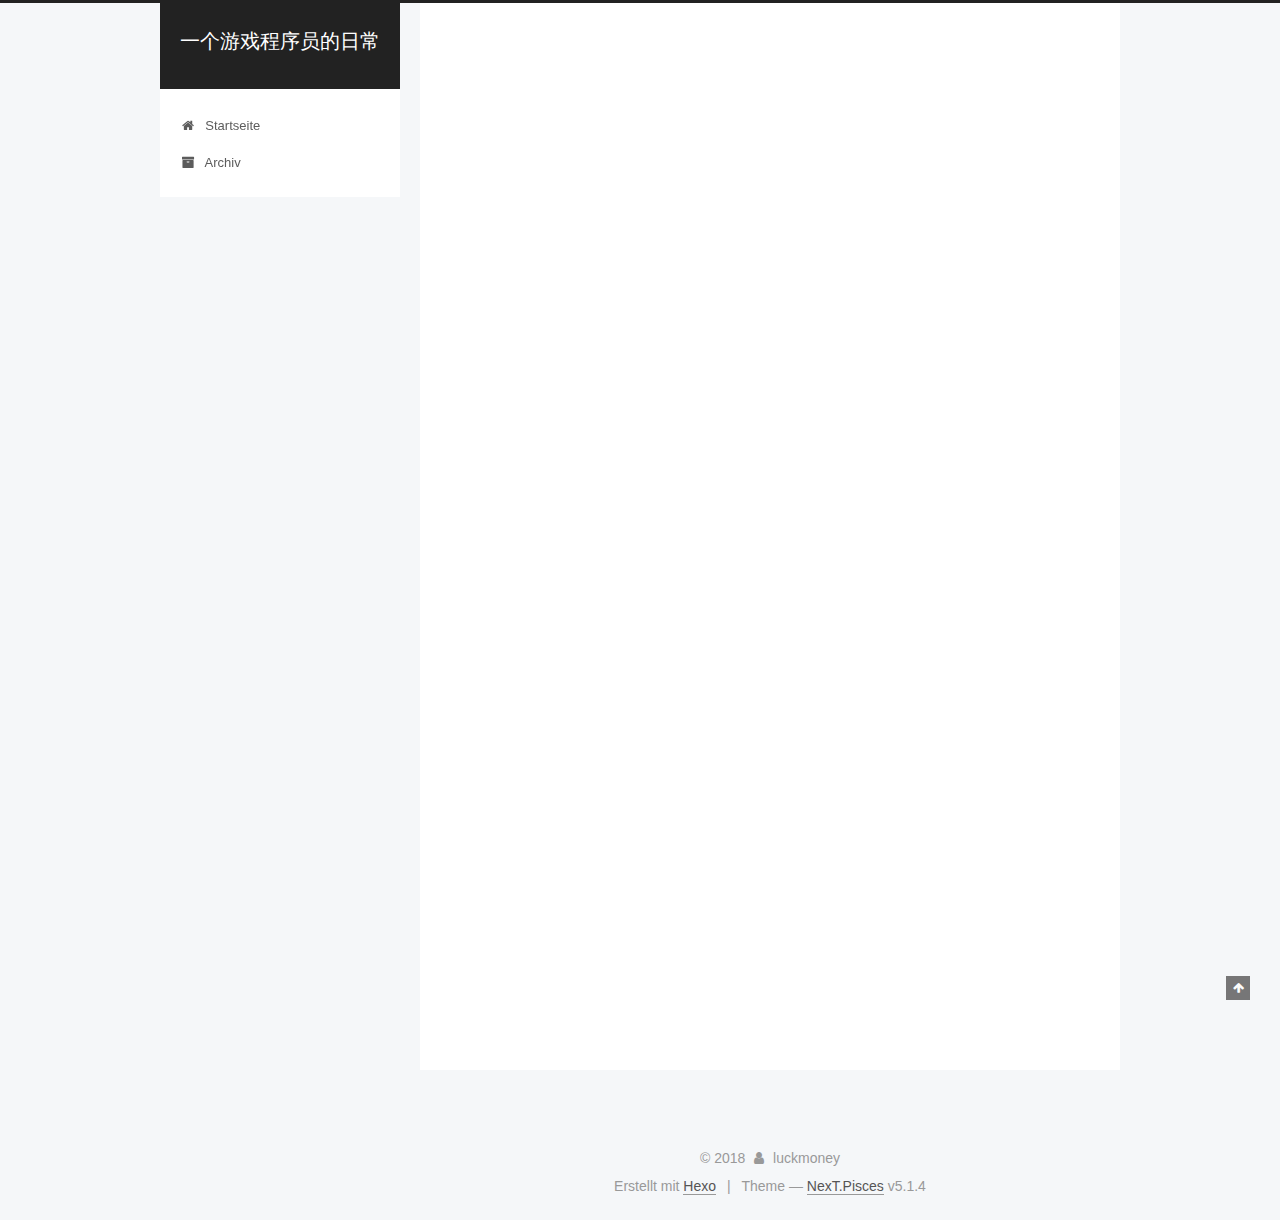
==== commit 9964b9aa: "Site updated: 2018-02-23 14:26:14" ====
--- a/index.html
+++ b/index.html
@@ -80,12 +80,12 @@
 
 
 <meta property="og:type" content="website">
-<meta property="og:title" content="Hexo">
+<meta property="og:title" content="一个游戏程序员的日常">
 <meta property="og:url" content="http://yoursite.com/index.html">
-<meta property="og:site_name" content="Hexo">
+<meta property="og:site_name" content="一个游戏程序员的日常">
 <meta property="og:locale" content="zh-hans">
 <meta name="twitter:card" content="summary">
-<meta name="twitter:title" content="Hexo">
+<meta name="twitter:title" content="一个游戏程序员的日常">
 
 
 
@@ -121,7 +121,7 @@
 
 
 
-  <title>Hexo</title>
+  <title>一个游戏程序员的日常</title>
   
 
 
@@ -152,7 +152,7 @@
     <div class="custom-logo-site-title">
       <a href="/"  class="brand" rel="start">
         <span class="logo-line-before"><i></i></span>
-        <span class="site-title">Hexo</span>
+        <span class="site-title">一个游戏程序员的日常</span>
         <span class="logo-line-after"><i></i></span>
       </a>
     </div>
@@ -229,254 +229,16 @@
   
   
   <div class="post-block">
-    <link itemprop="mainEntityOfPage" href="http://yoursite.com/2018/02/22/111-1/">
+    <link itemprop="mainEntityOfPage" href="http://yoursite.com/2018/02/11/hello-world/">
 
     <span hidden itemprop="author" itemscope itemtype="http://schema.org/Person">
-      <meta itemprop="name" content="John Doe">
+      <meta itemprop="name" content="luckmoney">
       <meta itemprop="description" content="">
       <meta itemprop="image" content="/images/avatar.gif">
     </span>
 
     <span hidden itemprop="publisher" itemscope itemtype="http://schema.org/Organization">
-      <meta itemprop="name" content="Hexo">
-    </span>
-
-    
-      <header class="post-header">
-
-        
-        
-          <h1 class="post-title" itemprop="name headline">
-                
-                <a class="post-title-link" href="/2018/02/22/111-1/" itemprop="url">111</a></h1>
-        
-
-        <div class="post-meta">
-          <span class="post-time">
-            
-              <span class="post-meta-item-icon">
-                <i class="fa fa-calendar-o"></i>
-              </span>
-              
-                <span class="post-meta-item-text">Veröffentlicht am</span>
-              
-              <time title="Post created" itemprop="dateCreated datePublished" datetime="2018-02-22T20:54:52+08:00">
-                2018-02-22
-              </time>
-            
-
-            
-
-            
-          </span>
-
-          
-
-          
-            
-          
-
-          
-          
-
-          
-
-          
-
-          
-
-        </div>
-      </header>
-    
-
-    
-    
-    
-    <div class="post-body" itemprop="articleBody">
-
-      
-      
-
-      
-        
-          
-            
-          
-        
-      
-    </div>
-    
-    
-    
-
-    
-
-    
-
-    
-
-    <footer class="post-footer">
-      
-
-      
-
-      
-
-      
-      
-        <div class="post-eof"></div>
-      
-    </footer>
-  </div>
-  
-  
-  
-  </article>
-
-
-    
-      
-
-  
-
-  
-  
-  
-
-  <article class="post post-type-normal" itemscope itemtype="http://schema.org/Article">
-  
-  
-  
-  <div class="post-block">
-    <link itemprop="mainEntityOfPage" href="http://yoursite.com/2018/02/22/111/">
-
-    <span hidden itemprop="author" itemscope itemtype="http://schema.org/Person">
-      <meta itemprop="name" content="John Doe">
-      <meta itemprop="description" content="">
-      <meta itemprop="image" content="/images/avatar.gif">
-    </span>
-
-    <span hidden itemprop="publisher" itemscope itemtype="http://schema.org/Organization">
-      <meta itemprop="name" content="Hexo">
-    </span>
-
-    
-      <header class="post-header">
-
-        
-        
-          <h1 class="post-title" itemprop="name headline">
-                
-                <a class="post-title-link" href="/2018/02/22/111/" itemprop="url">111</a></h1>
-        
-
-        <div class="post-meta">
-          <span class="post-time">
-            
-              <span class="post-meta-item-icon">
-                <i class="fa fa-calendar-o"></i>
-              </span>
-              
-                <span class="post-meta-item-text">Veröffentlicht am</span>
-              
-              <time title="Post created" itemprop="dateCreated datePublished" datetime="2018-02-22T20:54:45+08:00">
-                2018-02-22
-              </time>
-            
-
-            
-
-            
-          </span>
-
-          
-
-          
-            
-          
-
-          
-          
-
-          
-
-          
-
-          
-
-        </div>
-      </header>
-    
-
-    
-    
-    
-    <div class="post-body" itemprop="articleBody">
-
-      
-      
-
-      
-        
-          
-            
-          
-        
-      
-    </div>
-    
-    
-    
-
-    
-
-    
-
-    
-
-    <footer class="post-footer">
-      
-
-      
-
-      
-
-      
-      
-        <div class="post-eof"></div>
-      
-    </footer>
-  </div>
-  
-  
-  
-  </article>
-
-
-    
-      
-
-  
-
-  
-  
-  
-
-  <article class="post post-type-normal" itemscope itemtype="http://schema.org/Article">
-  
-  
-  
-  <div class="post-block">
-    <link itemprop="mainEntityOfPage" href="http://yoursite.com/2018/02/11/hello-world/">
-
-    <span hidden itemprop="author" itemscope itemtype="http://schema.org/Person">
-      <meta itemprop="name" content="John Doe">
-      <meta itemprop="description" content="">
-      <meta itemprop="image" content="/images/avatar.gif">
-    </span>
-
-    <span hidden itemprop="publisher" itemscope itemtype="http://schema.org/Organization">
-      <meta itemprop="name" content="Hexo">
+      <meta itemprop="name" content="一个游戏程序员的日常">
     </span>
 
     
@@ -617,7 +379,7 @@
         <div class="site-overview">
           <div class="site-author motion-element" itemprop="author" itemscope itemtype="http://schema.org/Person">
             
-              <p class="site-author-name" itemprop="name">John Doe</p>
+              <p class="site-author-name" itemprop="name">luckmoney</p>
               <p class="site-description motion-element" itemprop="description"></p>
           </div>
 
@@ -628,7 +390,7 @@
               
                 <a href="/archives/">
               
-                  <span class="site-state-item-count">3</span>
+                  <span class="site-state-item-count">1</span>
                   <span class="site-state-item-name">Artikel</span>
                 </a>
               </div>
@@ -673,7 +435,7 @@
   <span class="with-love">
     <i class="fa fa-user"></i>
   </span>
-  <span class="author" itemprop="copyrightHolder">John Doe</span>
+  <span class="author" itemprop="copyrightHolder">luckmoney</span>
 
   
 </div>
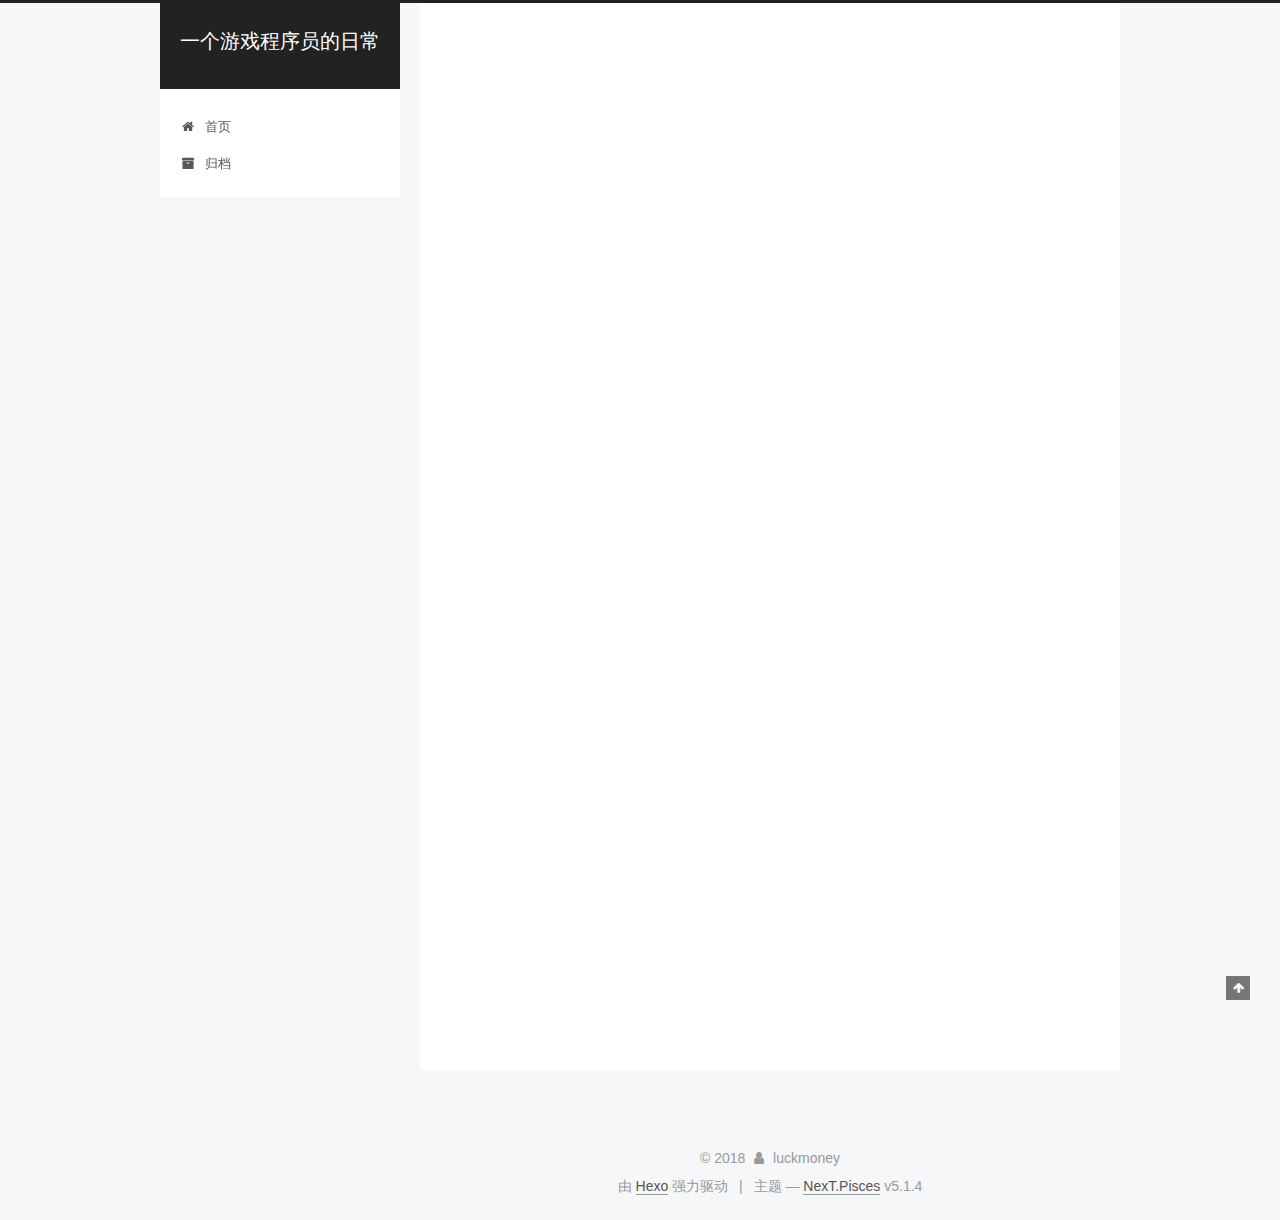
==== commit b92b549b: "Site updated: 2018-02-23 14:32:27" ====
--- a/index.html
+++ b/index.html
@@ -5,7 +5,7 @@
   
 
 
-<html class="theme-next pisces use-motion" lang="zh-hans">
+<html class="theme-next pisces use-motion" lang="zh-Hans">
 <head>
   <meta charset="UTF-8"/>
 <meta http-equiv="X-UA-Compatible" content="IE=edge" />
@@ -83,7 +83,7 @@
 <meta property="og:title" content="一个游戏程序员的日常">
 <meta property="og:url" content="http://yoursite.com/index.html">
 <meta property="og:site_name" content="一个游戏程序员的日常">
-<meta property="og:locale" content="zh-hans">
+<meta property="og:locale" content="zh-Hans">
 <meta name="twitter:card" content="summary">
 <meta name="twitter:title" content="一个游戏程序员的日常">
 
@@ -101,7 +101,7 @@
     motion: {"enable":true,"async":false,"transition":{"post_block":"fadeIn","post_header":"slideDownIn","post_body":"slideDownIn","coll_header":"slideLeftIn","sidebar":"slideUpIn"}},
     duoshuo: {
       userId: '0',
-      author: 'Author'
+      author: '博主'
     },
     algolia: {
       applicationID: '',
@@ -133,7 +133,7 @@
 
 </head>
 
-<body itemscope itemtype="http://schema.org/WebPage" lang="zh-hans">
+<body itemscope itemtype="http://schema.org/WebPage" lang="zh-Hans">
 
   
   
@@ -182,7 +182,7 @@
             
               <i class="menu-item-icon fa fa-fw fa-home"></i> <br />
             
-            Startseite
+            首页
           </a>
         </li>
       
@@ -192,7 +192,7 @@
             
               <i class="menu-item-icon fa fa-fw fa-archive"></i> <br />
             
-            Archiv
+            归档
           </a>
         </li>
       
@@ -258,9 +258,9 @@
                 <i class="fa fa-calendar-o"></i>
               </span>
               
-                <span class="post-meta-item-text">Veröffentlicht am</span>
+                <span class="post-meta-item-text">发表于</span>
               
-              <time title="Post created" itemprop="dateCreated datePublished" datetime="2018-02-11T14:59:52+08:00">
+              <time title="创建于" itemprop="dateCreated datePublished" datetime="2018-02-11T14:59:52+08:00">
                 2018-02-11
               </time>
             
@@ -391,7 +391,7 @@
                 <a href="/archives/">
               
                   <span class="site-state-item-count">1</span>
-                  <span class="site-state-item-name">Artikel</span>
+                  <span class="site-state-item-name">日志</span>
                 </a>
               </div>
             
@@ -441,7 +441,7 @@
 </div>
 
 
-  <div class="powered-by">Erstellt mit  <a class="theme-link" target="_blank" href="https://hexo.io">Hexo</a></div>
+  <div class="powered-by">由 <a class="theme-link" target="_blank" href="https://hexo.io">Hexo</a> 强力驱动</div>
 
 
 
@@ -449,7 +449,7 @@
 
 
 
-  <div class="theme-info">Theme &mdash; <a class="theme-link" target="_blank" href="https://github.com/iissnan/hexo-theme-next">NexT.Pisces</a> v5.1.4</div>
+  <div class="theme-info">主题 &mdash; <a class="theme-link" target="_blank" href="https://github.com/iissnan/hexo-theme-next">NexT.Pisces</a> v5.1.4</div>
 
 
 
--- a/css/main.css
+++ b/css/main.css
@@ -1823,7 +1823,7 @@
   width: 4px;
   height: 4px;
   border-radius: 50%;
-  background: #bef6ff;
+  background: #2693ff;
 }
 .links-of-blogroll {
   font-size: 13px;
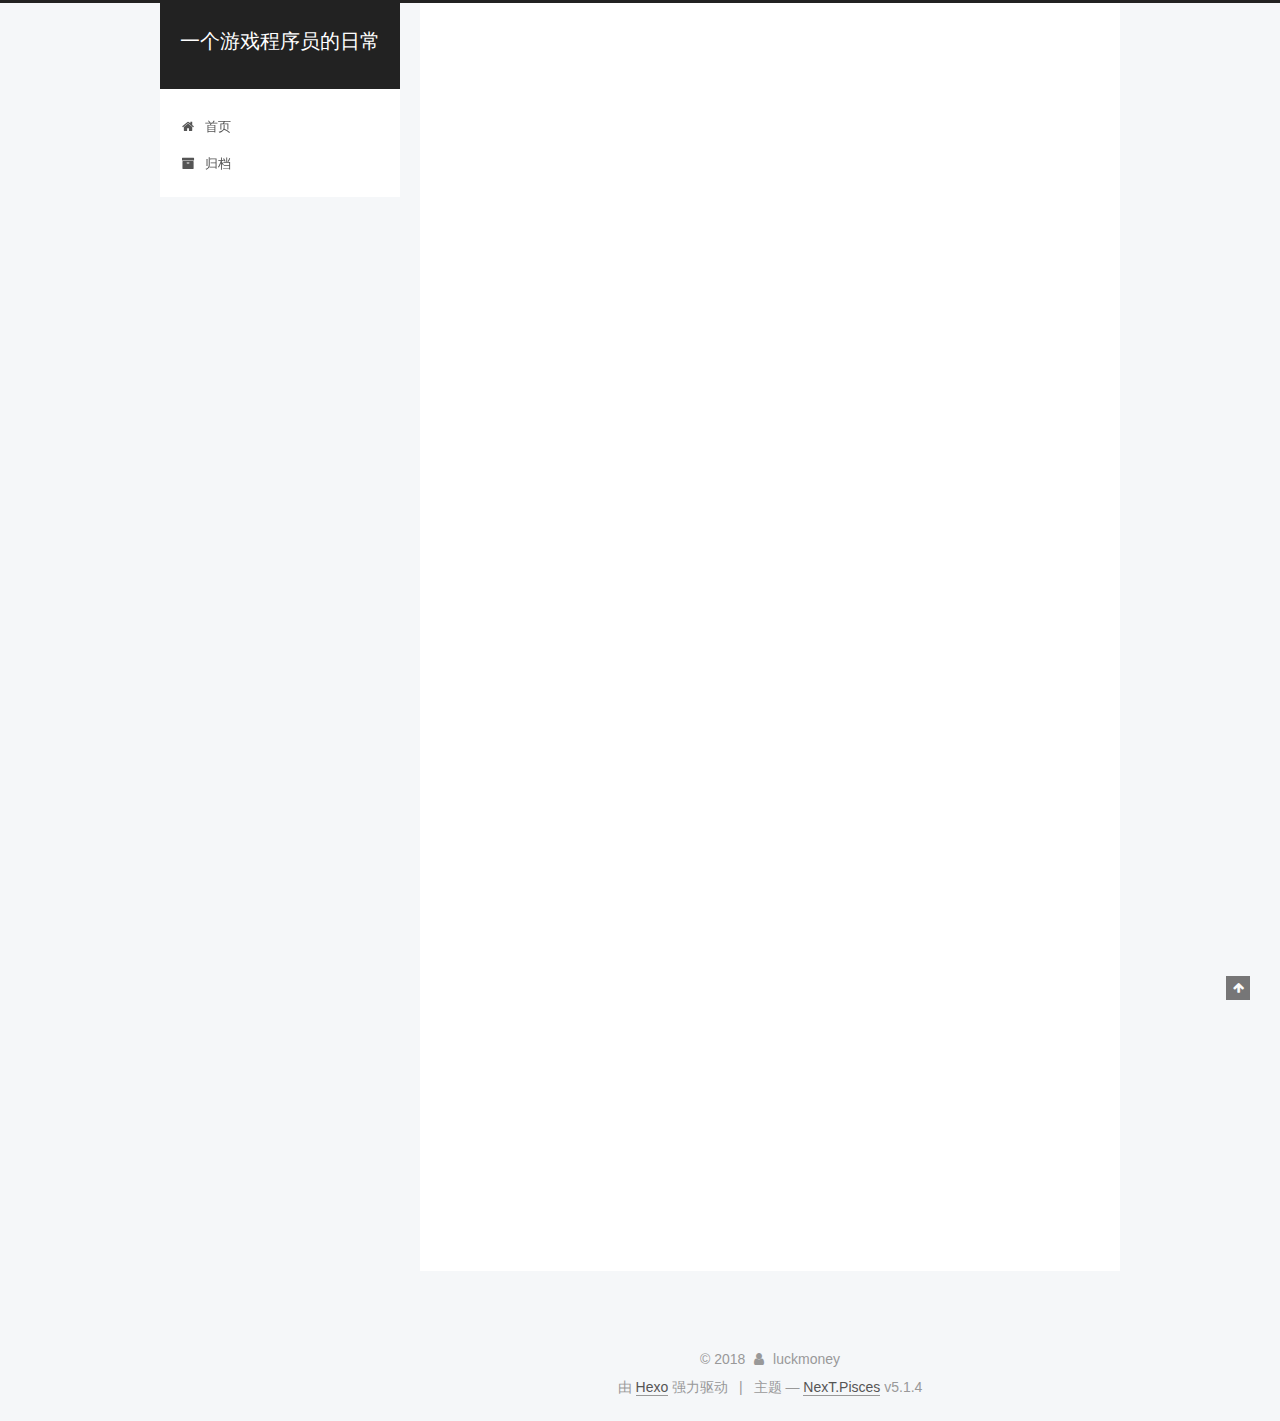
==== commit a4537539: "Site updated: 2018-02-23 14:43:49" ====
--- a/index.html
+++ b/index.html
@@ -229,6 +229,125 @@
   
   
   <div class="post-block">
+    <link itemprop="mainEntityOfPage" href="http://yoursite.com/2018/02/23/首发，我们都是猪/">
+
+    <span hidden itemprop="author" itemscope itemtype="http://schema.org/Person">
+      <meta itemprop="name" content="luckmoney">
+      <meta itemprop="description" content="">
+      <meta itemprop="image" content="/images/avatar.gif">
+    </span>
+
+    <span hidden itemprop="publisher" itemscope itemtype="http://schema.org/Organization">
+      <meta itemprop="name" content="一个游戏程序员的日常">
+    </span>
+
+    
+      <header class="post-header">
+
+        
+        
+          <h1 class="post-title" itemprop="name headline">
+                
+                <a class="post-title-link" href="/2018/02/23/首发，我们都是猪/" itemprop="url">首发，我们都是猪</a></h1>
+        
+
+        <div class="post-meta">
+          <span class="post-time">
+            
+              <span class="post-meta-item-icon">
+                <i class="fa fa-calendar-o"></i>
+              </span>
+              
+                <span class="post-meta-item-text">发表于</span>
+              
+              <time title="创建于" itemprop="dateCreated datePublished" datetime="2018-02-23T14:42:08+08:00">
+                2018-02-23
+              </time>
+            
+
+            
+
+            
+          </span>
+
+          
+
+          
+            
+          
+
+          
+          
+
+          
+
+          
+
+          
+
+        </div>
+      </header>
+    
+
+    
+    
+    
+    <div class="post-body" itemprop="articleBody">
+
+      
+      
+
+      
+        
+          
+            
+          
+        
+      
+    </div>
+    
+    
+    
+
+    
+
+    
+
+    
+
+    <footer class="post-footer">
+      
+
+      
+
+      
+
+      
+      
+        <div class="post-eof"></div>
+      
+    </footer>
+  </div>
+  
+  
+  
+  </article>
+
+
+    
+      
+
+  
+
+  
+  
+  
+
+  <article class="post post-type-normal" itemscope itemtype="http://schema.org/Article">
+  
+  
+  
+  <div class="post-block">
     <link itemprop="mainEntityOfPage" href="http://yoursite.com/2018/02/11/hello-world/">
 
     <span hidden itemprop="author" itemscope itemtype="http://schema.org/Person">
@@ -390,7 +509,7 @@
               
                 <a href="/archives/">
               
-                  <span class="site-state-item-count">1</span>
+                  <span class="site-state-item-count">2</span>
                   <span class="site-state-item-name">日志</span>
                 </a>
               </div>
--- a/css/main.css
+++ b/css/main.css
@@ -1823,7 +1823,7 @@
   width: 4px;
   height: 4px;
   border-radius: 50%;
-  background: #2693ff;
+  background: #ff9a7c;
 }
 .links-of-blogroll {
   font-size: 13px;
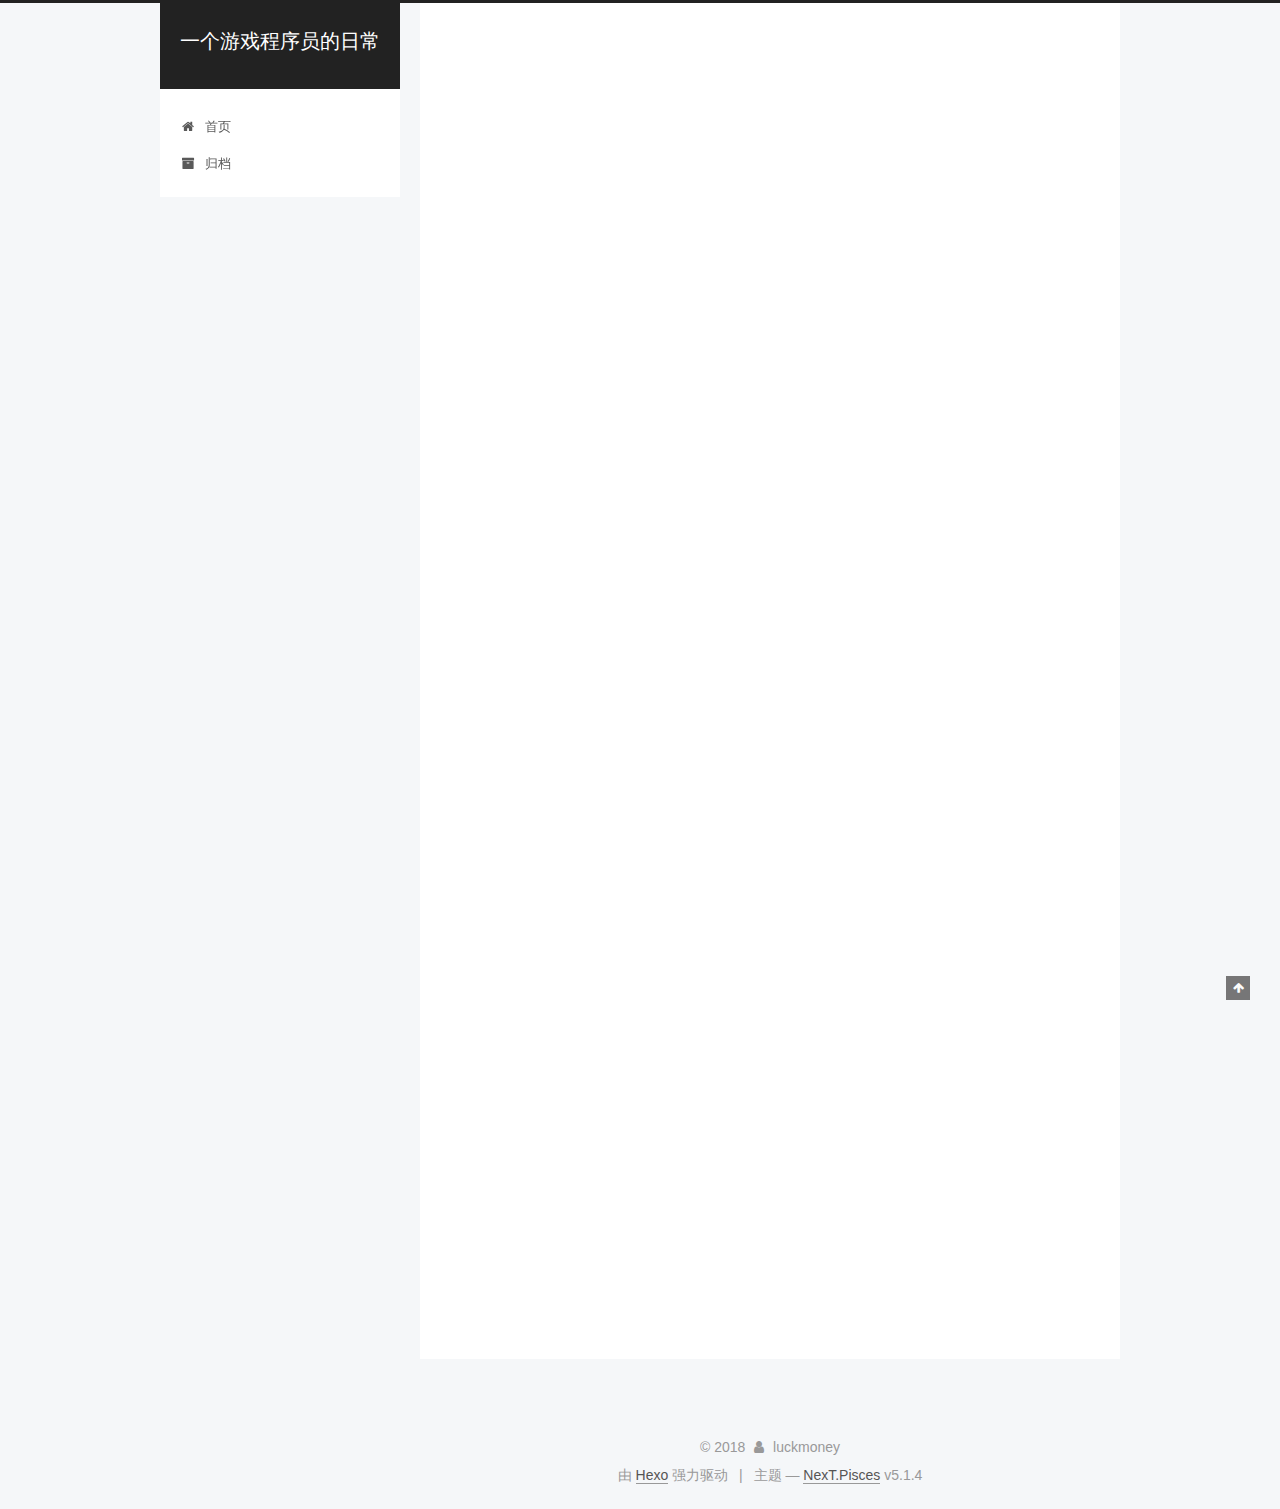
==== commit f2b24627: "Site updated: 2018-02-23 17:01:21" ====
--- a/index.html
+++ b/index.html
@@ -300,7 +300,8 @@
       
         
           
-            
+            <p>我们都是猪，从野猪变成了家猪。</p>
+
           
         
       
--- a/css/main.css
+++ b/css/main.css
@@ -1823,7 +1823,7 @@
   width: 4px;
   height: 4px;
   border-radius: 50%;
-  background: #ff9a7c;
+  background: #6a3d3b;
 }
 .links-of-blogroll {
   font-size: 13px;
